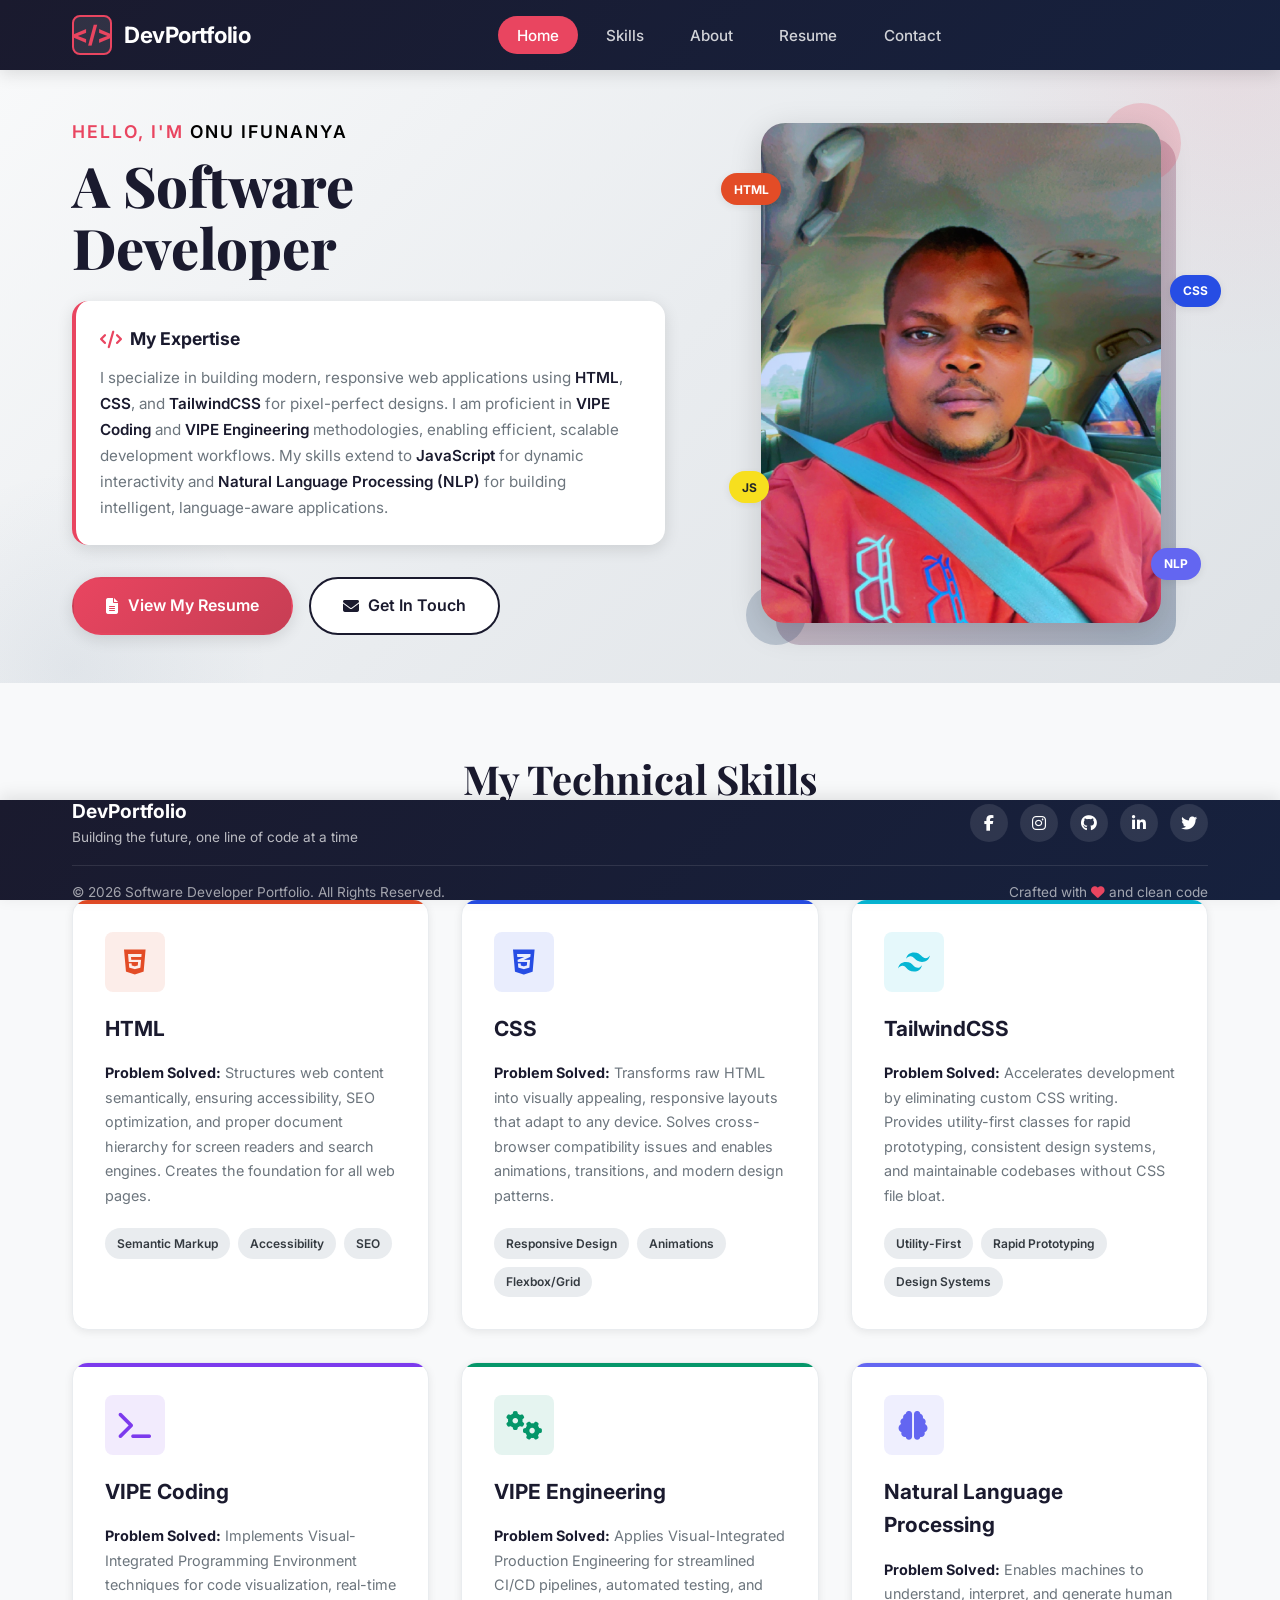
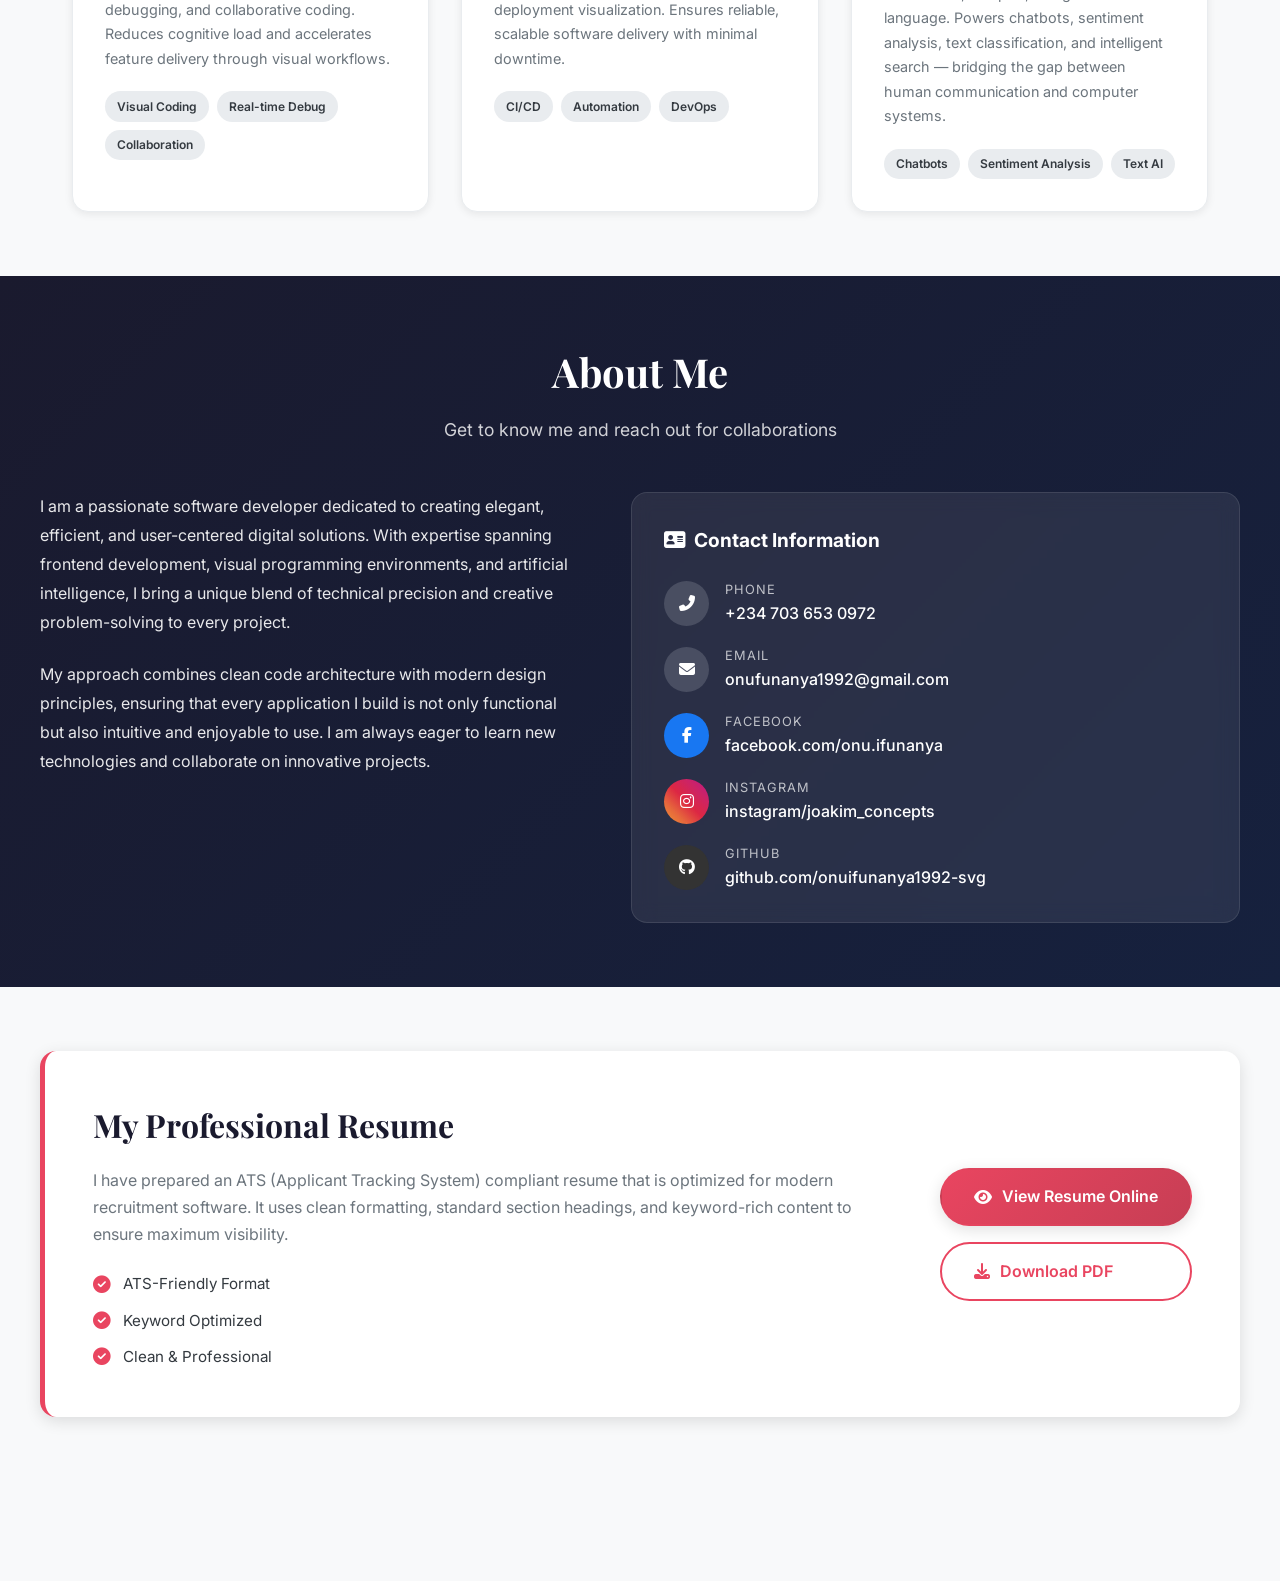
==== index.html @ a8930cfa "link the style" ====
<!DOCTYPE html>
<html lang="en">
<head>
    <!-- ========================================== -->
    <!-- Personal Portfolio Website                 -->
    <!-- Author: Kimi AI Assistant                  -->
    <!-- Date: June 2026                            -->
    <!-- Description: One-page portfolio with       -->
    <!-- ATS-compliant resume, skills showcase,     -->
    <!-- and contact information                    -->
    <!-- ========================================== -->
    <meta charset="UTF-8">
    <meta name="viewport" content="width=device-width, initial-scale=1.0">
    <meta name="description" content="Professional Software Developer Portfolio - Expertise in HTML, CSS, TailwindCSS, VIPE Coding, VIPE Engineering, JavaScript, and Natural Language Processing">
    <meta name="keywords" content="software developer, HTML, CSS, TailwindCSS, VIPE, JavaScript, NLP, portfolio">
    <title>My Portfolio | Software Developer</title>
    <!-- External CSS Link -->
    <link rel="stylesheet" href="style.css">
    <!-- Font Awesome for Icons -->
    <link rel="stylesheet" href="https://cdnjs.cloudflare.com/ajax/libs/font-awesome/6.4.0/css/all.min.css">
    <!-- Google Fonts -->
    <link href="https://fonts.googleapis.com/css2?family=Inter:wght@300;400;500;600;700;800&family=Playfair+Display:wght@700;800&display=swap" rel="stylesheet">
<base target="_blank">
</head>
<body>

    <!-- ========================================== -->
    <!-- STICKY NAVIGATION / HEADER SECTION         -->
    <!-- Fixed at top, contains menu links to       -->
    <!-- different sections of the one-page site    -->
    <!-- ========================================== -->
    <header class="sticky-header">
        <div class="header-container">
            <!-- Logo / Brand Name on the left -->
            <div class="logo-section">
                <a href="#hero" class="logo-link">
                    <span class="logo-icon">&lt;/&gt;</span>
                    <span class="logo-text">DevPortfolio</span>
                </a>
            </div>

            <!-- Navigation Menu - Links to page sections -->
            <nav class="main-nav">
                <ul class="nav-menu">
                    <li><a href="#hero">Home</a></li>
                    <li><a href="#skills">Skills</a></li>
                    <li><a href="#about">About</a></li>
                    <li><a href="#resume">Resume</a></li>
                    <li><a href="#contact">Contact</a></li>
                </ul>
            </nav>
        </div>
    </header>

    <!-- ========================================== -->
    <!-- HERO SECTION                               -->
    <!-- 30% vertical height, 100% width            -->
    <!-- Photo on right, description on left          -->
    <!-- Includes link to ATS-Compliant Resume      -->
    <!-- ========================================== -->
    <section class="hero-section" id="hero">
        <div class="hero-container">
            <!-- Left Side: Text Content & Description -->
            <div class="hero-text-side">
                <div class="hero-text-content">
                    <!-- Greeting / Introduction -->
                    <p class="hero-greeting">Hello, I'm <span class="name">Onu Ifunanya</span></p>
                    
                    <h1 class="hero-headline">
                        A Software<br>Developer
                    </h1>

                    <!-- Expertise Description -->
                    <div class="expertise-box">
                        <h3 class="expertise-title">
                            <i class="fas fa-code"></i> My Expertise
                        </h3>
                        <p class="expertise-description">
                            I specialize in building modern, responsive web applications using 
                            <strong>HTML</strong>, <strong>CSS</strong>, and <strong>TailwindCSS</strong> 
                            for pixel-perfect designs. I am proficient in 
                            <strong>VIPE Coding</strong> and <strong>VIPE Engineering</strong> methodologies, 
                            enabling efficient, scalable development workflows. My skills extend to 
                            <strong>JavaScript</strong> for dynamic interactivity and 
                            <strong>Natural Language Processing (NLP)</strong> for building intelligent, 
                            language-aware applications.
                        </p>
                    </div>

                    <!-- CTA Buttons -->
                    <div class="hero-cta-group">
                        <!-- Link to ATS-Compliant Resume/CV -->
                        <a href="resume.html" class="cta-button cta-primary" target="_blank">
                            <i class="fas fa-file-alt"></i>
                            View My Resume
                        </a>
                        <a href="#contact" class="cta-button cta-secondary">
                            <i class="fas fa-envelope"></i>
                            Get In Touch
                        </a>
                    </div>
                </div>
            </div>

            <!-- Right Side: Developer Photo -->
            <div class="hero-image-side">
                <div class="hero-image-wrapper">
                    <!-- Placeholder for developer photo -->
                    <!-- Replace 'your-photo.jpg' with your actual photo file -->
                    <img src="gallery/IMG_1144.JPG" 
                         alt="Professional Software Developer Portrait" 
                         class="hero-image"
                         id="developer-photo">

                    <!-- Decorative elements around photo -->
                    <div class="photo-decoration photo-deco-1"></div>
                    <div class="photo-decoration photo-deco-2"></div>
                    <div class="photo-decoration photo-deco-3"></div>

                    <!-- Floating skill badges -->
                    <div class="floating-badge badge-html">HTML</div>
                    <div class="floating-badge badge-css">CSS</div>
                    <div class="floating-badge badge-js">JS</div>
                    <div class="floating-badge badge-nlp">NLP</div>
                </div>
            </div>
        </div>
    </section>

    <!-- ========================================== -->
    <!-- MAIN SECTION - SKILLS SHOWCASE             -->
    <!-- Two rows, three columns of skill cards     -->
    <!-- Each card explains what the skill solves   -->
    <!-- ========================================== -->
    <main class="main-content" id="skills">
        <div class="main-container">

            <!-- Section Header -->
            <div class="section-header">
                <h2 class="section-title">My Technical Skills</h2>
                <p class="section-subtitle">Technologies and methodologies I use to solve real-world problems</p>
            </div>

            <!-- Skills Grid: 2 rows × 3 columns = 6 cards -->
            <div class="skills-grid">

                <!-- ========== ROW 1 ========== -->

                <!-- Skill Card 1: HTML -->
                <article class="skill-card">
                    <div class="skill-icon-wrapper">
                        <i class="fab fa-html5 skill-icon"></i>
                    </div>
                    <h3 class="skill-name">HTML</h3>
                    <p class="skill-summary">
                        <strong>Problem Solved:</strong> Structures web content semantically, ensuring accessibility, 
                        SEO optimization, and proper document hierarchy for screen readers and search engines. 
                        Creates the foundation for all web pages.
                    </p>
                    <div class="skill-tags">
                        <span class="tag">Semantic Markup</span>
                        <span class="tag">Accessibility</span>
                        <span class="tag">SEO</span>
                    </div>
                </article>

                <!-- Skill Card 2: CSS -->
                <article class="skill-card">
                    <div class="skill-icon-wrapper">
                        <i class="fab fa-css3-alt skill-icon"></i>
                    </div>
                    <h3 class="skill-name">CSS</h3>
                    <p class="skill-summary">
                        <strong>Problem Solved:</strong> Transforms raw HTML into visually appealing, responsive 
                        layouts that adapt to any device. Solves cross-browser compatibility issues and enables 
                        animations, transitions, and modern design patterns.
                    </p>
                    <div class="skill-tags">
                        <span class="tag">Responsive Design</span>
                        <span class="tag">Animations</span>
                        <span class="tag">Flexbox/Grid</span>
                    </div>
                </article>

                <!-- Skill Card 3: TailwindCSS -->
                <article class="skill-card">
                    <div class="skill-icon-wrapper">
                        <svg class="skill-icon tailwind-svg" viewBox="0 0 24 24" fill="currentColor">
                            <path d="M12.001,4.8c-3.2,0-5.2,1.6-6,4.8c1.2-1.6,2.6-2.2,4.2-1.8c0.913,0.228,1.565,0.89,2.288,1.624 
                            C13.666,10.618,15.027,12,18.001,12c3.2,0,5.2-1.6,6-4.8c-1.2,1.6-2.6,2.2-4.2,1.8c-0.913-0.228-1.565-0.89-2.288-1.624 
                            C16.337,6.182,14.976,4.8,12.001,4.8z M6.001,12c-3.2,0-5.2,1.6-6,4.8c1.2-1.6,2.6-2.2,4.2-1.8c0.913,0.228,1.565,0.89,2.288,1.624 
                            c1.177,1.194,2.538,2.576,5.512,2.576c3.2,0,5.2-1.6,6-4.8c-1.2,1.6-2.6,2.2-4.2,1.8c-0.913-0.228-1.565-0.89-2.288-1.624 
                            C10.337,13.382,8.976,12,6.001,12z"/>
                        </svg>
                    </div>
                    <h3 class="skill-name">TailwindCSS</h3>
                    <p class="skill-summary">
                        <strong>Problem Solved:</strong> Accelerates development by eliminating custom CSS writing. 
                        Provides utility-first classes for rapid prototyping, consistent design systems, and 
                        maintainable codebases without CSS file bloat.
                    </p>
                    <div class="skill-tags">
                        <span class="tag">Utility-First</span>
                        <span class="tag">Rapid Prototyping</span>
                        <span class="tag">Design Systems</span>
                    </div>
                </article>

                <!-- ========== ROW 2 ========== -->

                <!-- Skill Card 4: VIPE Coding -->
                <article class="skill-card">
                    <div class="skill-icon-wrapper">
                        <i class="fas fa-terminal skill-icon"></i>
                    </div>
                    <h3 class="skill-name">VIPE Coding</h3>
                    <p class="skill-summary">
                        <strong>Problem Solved:</strong> Implements Visual-Integrated Programming Environment 
                        techniques for code visualization, real-time debugging, and collaborative coding. 
                        Reduces cognitive load and accelerates feature delivery through visual workflows.
                    </p>
                    <div class="skill-tags">
                        <span class="tag">Visual Coding</span>
                        <span class="tag">Real-time Debug</span>
                        <span class="tag">Collaboration</span>
                    </div>
                </article>

                <!-- Skill Card 5: VIPE Engineering -->
                <article class="skill-card">
                    <div class="skill-icon-wrapper">
                        <i class="fas fa-cogs skill-icon"></i>
                    </div>
                    <h3 class="skill-name">VIPE Engineering</h3>
                    <p class="skill-summary">
                        <strong>Problem Solved:</strong> Applies Visual-Integrated Production Engineering 
                        for streamlined CI/CD pipelines, automated testing, and deployment visualization. 
                        Ensures reliable, scalable software delivery with minimal downtime.
                    </p>
                    <div class="skill-tags">
                        <span class="tag">CI/CD</span>
                        <span class="tag">Automation</span>
                        <span class="tag">DevOps</span>
                    </div>
                </article>

                <!-- Skill Card 6: Natural Language Processing -->
                <article class="skill-card">
                    <div class="skill-icon-wrapper">
                        <i class="fas fa-brain skill-icon"></i>
                    </div>
                    <h3 class="skill-name">Natural Language Processing</h3>
                    <p class="skill-summary">
                        <strong>Problem Solved:</strong> Enables machines to understand, interpret, and generate 
                        human language. Powers chatbots, sentiment analysis, text classification, and intelligent 
                        search — bridging the gap between human communication and computer systems.
                    </p>
                    <div class="skill-tags">
                        <span class="tag">Chatbots</span>
                        <span class="tag">Sentiment Analysis</span>
                        <span class="tag">Text AI</span>
                    </div>
                </article>

            </div><!-- End Skills Grid -->
        </div><!-- End Main Container -->
    </main>

    <!-- ========================================== -->
    <!-- ABOUT SECTION                              -->
    <!-- Contact details: Phone, Email, Socials     -->
    <!-- ========================================== -->
    <section class="about-section" id="about">
        <div class="about-container">
            <div class="section-header">
                <h2 class="section-title">About Me</h2>
                <p class="section-subtitle">Get to know me and reach out for collaborations</p>
            </div>

            <div class="about-content">
                <!-- About Text -->
                <div class="about-text">
                    <p class="about-paragraph">
                        I am a passionate software developer dedicated to creating elegant, efficient, and 
                        user-centered digital solutions. With expertise spanning frontend development, 
                        visual programming environments, and artificial intelligence, I bring a unique 
                        blend of technical precision and creative problem-solving to every project.
                    </p>
                    <p class="about-paragraph">
                        My approach combines clean code architecture with modern design principles, 
                        ensuring that every application I build is not only functional but also intuitive 
                        and enjoyable to use. I am always eager to learn new technologies and collaborate 
                        on innovative projects.
                    </p>
                </div>

                <!-- Contact Details Card -->
                <div class="contact-card" id="contact">
                    <h3 class="contact-card-title">
                        <i class="fas fa-address-card"></i> Contact Information
                    </h3>

                    <div class="contact-details">
                        <!-- Phone Number -->
                        <div class="contact-item">
                            <div class="contact-icon-wrapper">
                                <i class="fas fa-phone-alt"></i>
                            </div>
                            <div class="contact-info">
                                <span class="contact-label">Phone</span>
                                <a href="tel:+2348012345678" class="contact-value">+234 703 653 0972</a>
                            </div>
                        </div>

                        <!-- Email Address -->
                        <div class="contact-item">
                            <div class="contact-icon-wrapper">
                                <i class="fas fa-envelope"></i>
                            </div>
                            <div class="contact-info">
                                <span class="contact-label">Email</span>
                                <a href="mailto:onuifunanya1992@gmail.com" class="contact-value">onufunanya1992@gmail.com</a>
                            </div>
                        </div>

                        <!-- Facebook -->
                        <div class="contact-item">
                            <div class="contact-icon-wrapper facebook-bg">
                                <i class="fab fa-facebook-f"></i>
                            </div>
                            <div class="contact-info">
                                <span class="contact-label">Facebook</span>
                                <a href="https://facebook.com/onu.funanya" target="_blank" class="contact-value">facebook.com/onu.ifunanya</a>
                            </div>
                        </div>

                        <!-- Instagram -->
                        <div class="contact-item">
                            <div class="contact-icon-wrapper instagram-bg">
                                <i class="fab fa-instagram"></i>
                            </div>
                            <div class="contact-info">
                                <span class="contact-label">Instagram</span>
                                <a href="https://instagram.com/joakim_concepts" target="_blank" class="contact-value">instagram/joakim_concepts</a>
                            </div>
                        </div>

                        <!-- GitHub -->
                        <div class="contact-item">
                            <div class="contact-icon-wrapper github-bg">
                                <i class="fab fa-github"></i>
                            </div>
                            <div class="contact-info">
                                <span class="contact-label">GitHub</span>
                                <a href="https://github.com/onuifunanya1992-svg" target="_blank" class="contact-value">github.com/onuifunanya1992-svg</a>
                            </div>
                        </div>
                    </div>
                </div>
            </div>
        </div>
    </section>

    <!-- ========================================== -->
    <!-- RESUME SECTION                             -->
    <!-- Link to ATS-Compliant Resume page          -->
    <!-- ========================================== -->
    <section class="resume-section" id="resume">
        <div class="resume-container">
            <div class="resume-content">
                <div class="resume-text">
                    <h2 class="resume-title">My Professional Resume</h2>
                    <p class="resume-description">
                        I have prepared an ATS (Applicant Tracking System) compliant resume that is 
                        optimized for modern recruitment software. It uses clean formatting, standard 
                        section headings, and keyword-rich content to ensure maximum visibility.
                    </p>
                    <div class="resume-features">
                        <div class="feature-item">
                            <i class="fas fa-check-circle"></i>
                            <span>ATS-Friendly Format</span>
                        </div>
                        <div class="feature-item">
                            <i class="fas fa-check-circle"></i>
                            <span>Keyword Optimized</span>
                        </div>
                        <div class="feature-item">
                            <i class="fas fa-check-circle"></i>
                            <span>Clean & Professional</span>
                        </div>
                    </div>
                </div>
                <div class="resume-actions">
                    <a href="resume.html" class="cta-button cta-primary" target="_blank">
                        <i class="fas fa-eye"></i>
                        View Resume Online
                    </a>
                    <a href="#" class="cta-button cta-outline" download>
                        <i class="fas fa-download"></i>
                        Download PDF
                    </a>
                </div>
            </div>
        </div>
    </section>

    <!-- ========================================== -->
    <!-- STICKY FOOTER                              -->
    <!-- Social links and copyright                 -->
    <!-- ========================================== -->
    <footer class="sticky-footer">
        <div class="footer-container">
            <!-- Footer Top: Brand & Social Links -->
            <div class="footer-top">
                <div class="footer-brand">
                    <span class="footer-logo-text">DevPortfolio</span>
                    <p class="footer-tagline">Building the future, one line of code at a time</p>
                </div>

                <!-- Social Media Links -->
                <div class="social-links">
                    <a href="https://web.facebook.com/onu.ifunanya/?_rdc=1&_rdr#" target="_blank" class="social-link facebook" aria-label="Facebook">
                        <i class="fab fa-facebook-f"></i>
                    </a>
                    <a href="https://www.instagram.com/joakim_concepts" target="_blank" class="social-link instagram" aria-label="Instagram">
                        <i class="fab fa-instagram"></i>
                    </a>
                    <a href="https://github.com/onuifunanya1992-svg" target="_blank" class="social-link github" aria-label="GitHub">
                        <i class="fab fa-github"></i>
                    </a>
                    <a href="https://www.linkedin.com/in/onu-ifunanya-9a1825366/" target="_blank" class="social-link linkedin" aria-label="LinkedIn">
                        <i class="fab fa-linkedin-in"></i>
                    </a>
                    <a href="https://x.com/ifunanya_onu" target="_blank" class="social-link twitter" aria-label="Twitter">
                        <i class="fab fa-twitter"></i>
                    </a>
                </div>
            </div>

            <!-- Footer Bottom: Copyright -->
            <div class="footer-bottom">
                <p class="copyright-text">
                    &copy; 2026 Software Developer Portfolio. All Rights Reserved.
                </p>
                <p class="footer-credit">
                    Crafted with <i class="fas fa-heart"></i> and clean code
                </p>
            </div>
        </div>
    </footer>

    <!-- ========================================== -->
    <!-- JAVASCRIPT - Interactive Features          -->
    <!-- ========================================== -->
    <script>
        // Smooth scrolling for navigation links
        document.querySelectorAll('a[href^="#"]').forEach(anchor => {
            anchor.addEventListener('click', function (e) {
                e.preventDefault();
                const target = document.querySelector(this.getAttribute('href'));
                if (target) {
                    target.scrollIntoView({
                        behavior: 'smooth',
                        block: 'start'
                    });
                }
            });
        });

        // Active navigation highlighting on scroll
        const sections = document.querySelectorAll('section[id]');
        const navLinks = document.querySelectorAll('.nav-menu a');

        window.addEventListener('scroll', () => {
            let current = '';
            sections.forEach(section => {
                const sectionTop = section.offsetTop;
                const sectionHeight = section.clientHeight;
                if (scrollY >= (sectionTop - 100)) {
                    current = section.getAttribute('id');
                }
            });

            navLinks.forEach(link => {
                link.classList.remove('active');
                if (link.getAttribute('href') === '#' + current) {
                    link.classList.add('active');
                }
            });
        });

        // Add animation class when skill cards enter viewport
        const observerOptions = {
            threshold: 0.1,
            rootMargin: '0px 0px -50px 0px'
        };

        const observer = new IntersectionObserver((entries) => {
            entries.forEach(entry => {
                if (entry.isIntersecting) {
                    entry.target.classList.add('animate-in');
                }
            });
        }, observerOptions);

        document.querySelectorAll('.skill-card').forEach(card => {
            observer.observe(card);
        });
    </script>

</body>
</html>
---- style.css ----
/* ========================================== */
/* Personal Portfolio External Stylesheet     */
/* Author: Kimi AI Assistant                  */
/* Date: June 2026                            */
/* Description: One-page portfolio styling      */
/* with sticky header/footer, hero section,   */
/* skills grid, and contact section           */
/* ========================================== */

/* ========================================== */
/* CSS VARIABLES (Custom Properties)            */
/* Centralized color and spacing management     */
/* ========================================== */
:root {
    /* Primary Brand Colors */
    --primary-dark: #1a1a2e;        /* Dark navy for header/footer */
    --primary-blue: #16213e;          /* Deep blue accent */
    --accent-cyan: #0f3460;           /* Cyan accent */
    --highlight: #e94560;             /* Coral highlight for CTAs */

    /* Neutral Colors */
    --white: #ffffff;
    --off-white: #f8f9fa;
    --light-gray: #e9ecef;
    --medium-gray: #6c757d;
    --dark-gray: #343a40;
    --text-color: #212529;

    /* Skill Card Colors */
    --html-orange: #e34c26;
    --css-blue: #264de4;
    --tailwind-teal: #06b6d4;
    --vipe-purple: #7c3aed;
    --vipe-green: #059669;
    --nlp-indigo: #6366f1;

    /* Typography */
    --font-primary: 'Inter', -apple-system, BlinkMacSystemFont, 'Segoe UI', sans-serif;
    --font-display: 'Playfair Display', Georgia, serif;

    /* Spacing & Layout */
    --header-height: 70px;
    --footer-height: 100px;
    --hero-min-height: 30vh;
    --max-width: 1200px;

    /* Shadows */
    --shadow-sm: 0 2px 8px rgba(0,0,0,0.08);
    --shadow-md: 0 4px 16px rgba(0,0,0,0.12);
    --shadow-lg: 0 8px 32px rgba(0,0,0,0.15);
    --shadow-glow: 0 0 20px rgba(233, 69, 96, 0.3);

    /* Border Radius */
    --radius-sm: 8px;
    --radius-md: 16px;
    --radius-lg: 24px;
    --radius-full: 9999px;

    /* Transitions */
    --transition-fast: 0.2s ease;
    --transition-normal: 0.3s ease;
    --transition-slow: 0.5s ease;
}

/* ========================================== */
/* GLOBAL RESET & BASE STYLES                 */
/* ========================================== */
*, *::before, *::after {
    margin: 0;
    padding: 0;
    box-sizing: border-box;
}

html {
    scroll-behavior: smooth;
    font-size: 16px;
    scroll-padding-top: var(--header-height);
}

body {
    font-family: var(--font-primary);
    background-color: var(--off-white);
    color: var(--text-color);
    line-height: 1.6;
    /* Padding for sticky header and footer */
    padding-top: var(--header-height);
    padding-bottom: var(--footer-height);
    min-height: 100vh;
    overflow-x: hidden;
}

/* ========================================== */
/* STICKY HEADER / NAVIGATION                 */
/* Fixed at top with z-index priority         */
/* ========================================== */
.sticky-header {
    position: fixed;
    top: 0;
    left: 0;
    width: 100%;
    height: var(--header-height);
    background: linear-gradient(135deg, var(--primary-dark) 0%, var(--primary-blue) 100%);
    box-shadow: var(--shadow-md);
    z-index: 1000;
    transition: var(--transition-normal);
}

.header-container {
    max-width: var(--max-width);
    margin: 0 auto;
    height: 100%;
    display: flex;
    align-items: center;
    justify-content: space-between;
    padding: 0 2rem;
}

/* Logo Section */
.logo-section {
    flex-shrink: 0;
}

.logo-link {
    display: flex;
    align-items: center;
    gap: 0.75rem;
    text-decoration: none;
}

.logo-icon {
    font-size: 1.5rem;
    font-weight: 800;
    color: var(--highlight);
    background: rgba(255,255,255,0.1);
    width: 40px;
    height: 40px;
    display: flex;
    align-items: center;
    justify-content: center;
    border-radius: var(--radius-sm);
    border: 2px solid var(--highlight);
}

.logo-text {
    font-size: 1.4rem;
    font-weight: 700;
    color: var(--white);
    letter-spacing: -0.5px;
}

/* Navigation Menu */
.main-nav {
    flex-grow: 1;
    display: flex;
    justify-content: center;
}

.nav-menu {
    display: flex;
    list-style: none;
    gap: 0.5rem;
}

.nav-menu li a {
    color: rgba(255,255,255,0.8);
    text-decoration: none;
    font-weight: 500;
    font-size: 0.95rem;
    padding: 0.6rem 1.2rem;
    border-radius: var(--radius-full);
    transition: var(--transition-fast);
    position: relative;
}

.nav-menu li a:hover,
.nav-menu li a.active {
    color: var(--white);
    background: rgba(233, 69, 96, 0.2);
}

.nav-menu li a.active {
    background: var(--highlight);
    color: var(--white);
}

/* ========================================== */
/* HERO SECTION                               */
/* 30% min-height, 100% width, split layout   */
/* ========================================== */
.hero-section {
    width: 100%;
    min-height: var(--hero-min-height);
    background: linear-gradient(135deg, #f8f9fa 0%, #e9ecef 50%, #dee2e6 100%);
    position: relative;
    overflow: hidden;
    display: flex;
    align-items: center;
}

/* Decorative background elements */
.hero-section::before {
    content: '';
    position: absolute;
    top: -50%;
    right: -20%;
    width: 600px;
    height: 600px;
    background: radial-gradient(circle, rgba(233, 69, 96, 0.08) 0%, transparent 70%);
    pointer-events: none;
}

.hero-section::after {
    content: '';
    position: absolute;
    bottom: -30%;
    left: -10%;
    width: 400px;
    height: 400px;
    background: radial-gradient(circle, rgba(15, 52, 96, 0.06) 0%, transparent 70%);
    pointer-events: none;
}

.hero-container {
    max-width: var(--max-width);
    margin: 0 auto;
    width: 100%;
    display: flex;
    align-items: center;
    padding: 3rem 2rem;
    gap: 3rem;
    position: relative;
    z-index: 1;
}

/* ----- Left Side: Text Content ----- */
.hero-text-side {
    flex: 1.2;
    display: flex;
    align-items: center;
}

.hero-text-content {
    max-width: 600px;
}

.name {
    font-size: 1.1rem;
    color: black;
    
    font-weight: 600;
    text-transform: uppercase;
    letter-spacing: 2px;
    margin-bottom: 0.5rem;
    animation: fadeInUp 0.8s ease-out;
}

.hero-greeting {
    font-size: 1.1rem;
    color: var(--highlight);
    font-weight: 600;
    text-transform: uppercase;
    letter-spacing: 2px;
    margin-bottom: 0.5rem;
    animation: fadeInUp 0.8s ease-out;
}

.hero-headline {
    font-family: var(--font-display);
    font-size: 3.5rem;
    font-weight: 800;
    color: var(--primary-dark);
    line-height: 1.1;
    margin-bottom: 1.5rem;
    animation: fadeInUp 0.8s ease-out 0.2s both;
}

/* Expertise Box */
.expertise-box {
    background: var(--white);
    border-radius: var(--radius-md);
    padding: 1.5rem;
    box-shadow: var(--shadow-md);
    margin-bottom: 2rem;
    border-left: 4px solid var(--highlight);
    animation: fadeInUp 0.8s ease-out 0.4s both;
}

.expertise-title {
    font-size: 1.1rem;
    color: var(--primary-dark);
    margin-bottom: 0.75rem;
    display: flex;
    align-items: center;
    gap: 0.5rem;
}

.expertise-title i {
    color: var(--highlight);
}

.expertise-description {
    font-size: 0.95rem;
    color: var(--medium-gray);
    line-height: 1.7;
}

.expertise-description strong {
    color: var(--primary-dark);
    font-weight: 600;
}

/* CTA Buttons */
.hero-cta-group {
    display: flex;
    gap: 1rem;
    flex-wrap: wrap;
    animation: fadeInUp 0.8s ease-out 0.6s both;
}

.cta-button {
    display: inline-flex;
    align-items: center;
    gap: 0.6rem;
    padding: 0.9rem 2rem;
    border-radius: var(--radius-full);
    font-size: 1rem;
    font-weight: 600;
    text-decoration: none;
    transition: var(--transition-normal);
    cursor: pointer;
    border: 2px solid transparent;
}

.cta-primary {
    background: linear-gradient(135deg, var(--highlight) 0%, #c73e54 100%);
    color: var(--white);
    box-shadow: var(--shadow-md);
}

.cta-primary:hover {
    transform: translateY(-3px);
    box-shadow: var(--shadow-glow);
}

.cta-secondary {
    background: var(--white);
    color: var(--primary-dark);
    border-color: var(--primary-dark);
}

.cta-secondary:hover {
    background: var(--primary-dark);
    color: var(--white);
    transform: translateY(-3px);
}

.cta-outline {
    background: transparent;
    color: var(--highlight);
    border-color: var(--highlight);
}

.cta-outline:hover {
    background: var(--highlight);
    color: var(--white);
}

/* ----- Right Side: Photo ----- */
.hero-image-side {
    flex: 1;
    display: flex;
    justify-content: center;
    align-items: center;
    position: relative;
}

.hero-image-wrapper {
    position: relative;
    width: 100%;
    max-width: 400px;
}

.hero-image {
    width: 100%;
    height: auto;
    border-radius: var(--radius-lg);
    box-shadow: var(--shadow-lg);
    object-fit: cover;
    aspect-ratio: 4/5;
    position: relative;
    z-index: 2;
    transition: var(--transition-normal);
}

.hero-image:hover {
    transform: scale(1.02);
}

/* Decorative elements around photo */
.photo-decoration {
    position: absolute;
    border-radius: var(--radius-lg);
    z-index: 1;
}

.photo-deco-1 {
    width: 100%;
    height: 100%;
    background: linear-gradient(135deg, var(--highlight), var(--accent-cyan));
    top: 15px;
    left: 15px;
    opacity: 0.3;
}

.photo-deco-2 {
    width: 80px;
    height: 80px;
    background: var(--highlight);
    top: -20px;
    right: -20px;
    border-radius: 50%;
    opacity: 0.2;
}

.photo-deco-3 {
    width: 60px;
    height: 60px;
    background: var(--accent-cyan);
    bottom: -15px;
    left: -15px;
    border-radius: 50%;
    opacity: 0.2;
}

/* Floating skill badges around photo */
.floating-badge {
    position: absolute;
    padding: 0.4rem 0.8rem;
    border-radius: var(--radius-full);
    font-size: 0.75rem;
    font-weight: 700;
    color: var(--white);
    z-index: 3;
    box-shadow: var(--shadow-sm);
    animation: float 3s ease-in-out infinite;
}

.badge-html {
    background: var(--html-orange);
    top: 10%;
    left: -10%;
    animation-delay: 0s;
}

.badge-css {
    background: var(--css-blue);
    top: 30%;
    right: -15%;
    animation-delay: 0.5s;
}

.badge-js {
    background: #f7df1e;
    color: var(--text-color);
    bottom: 25%;
    left: -8%;
    animation-delay: 1s;
}

.badge-nlp {
    background: var(--nlp-indigo);
    bottom: 10%;
    right: -10%;
    animation-delay: 1.5s;
}

@keyframes float {
    0%, 100% { transform: translateY(0); }
    50% { transform: translateY(-10px); }
}

@keyframes fadeInUp {
    from {
        opacity: 0;
        transform: translateY(30px);
    }
    to {
        opacity: 1;
        transform: translateY(0);
    }
}

/* ========================================== */
/* MAIN CONTENT - SKILLS SECTION              */
/* 2 rows × 3 columns grid layout             */
/* ========================================== */
.main-content {
    max-width: var(--max-width);
    margin: 0 auto;
    padding: 4rem 2rem;
}

/* Section Header Styling */
.section-header {
    text-align: center;
    margin-bottom: 3rem;
}

.section-title {
    font-family: var(--font-display);
    font-size: 2.5rem;
    font-weight: 700;
    color: var(--primary-dark);
    margin-bottom: 0.75rem;
}

.section-subtitle {
    font-size: 1.1rem;
    color: var(--medium-gray);
    max-width: 600px;
    margin: 0 auto;
}

/* Skills Grid: 2 rows × 3 columns */
.skills-grid {
    display: grid;
    grid-template-columns: repeat(3, 1fr);
    grid-template-rows: repeat(2, auto);
    gap: 2rem;
}

/* ----- Skill Card Styling ----- */
.skill-card {
    background: var(--white);
    border-radius: var(--radius-md);
    padding: 2rem;
    box-shadow: var(--shadow-sm);
    transition: var(--transition-normal);
    border: 1px solid var(--light-gray);
    position: relative;
    overflow: hidden;
    opacity: 0;
    transform: translateY(30px);
}

.skill-card.animate-in {
    opacity: 1;
    transform: translateY(0);
    transition: opacity 0.6s ease, transform 0.6s ease;
}

/* Stagger animation delays for each card */
.skill-card:nth-child(1) { transition-delay: 0s; }
.skill-card:nth-child(2) { transition-delay: 0.1s; }
.skill-card:nth-child(3) { transition-delay: 0.2s; }
.skill-card:nth-child(4) { transition-delay: 0.3s; }
.skill-card:nth-child(5) { transition-delay: 0.4s; }
.skill-card:nth-child(6) { transition-delay: 0.5s; }

.skill-card:hover {
    transform: translateY(-8px);
    box-shadow: var(--shadow-lg);
}

/* Top accent border for each card */
.skill-card::before {
    content: '';
    position: absolute;
    top: 0;
    left: 0;
    right: 0;
    height: 4px;
    border-radius: var(--radius-md) var(--radius-md) 0 0;
}

/* Individual card accent colors */
.skill-card:nth-child(1)::before { background: var(--html-orange); }
.skill-card:nth-child(2)::before { background: var(--css-blue); }
.skill-card:nth-child(3)::before { background: var(--tailwind-teal); }
.skill-card:nth-child(4)::before { background: var(--vipe-purple); }
.skill-card:nth-child(5)::before { background: var(--vipe-green); }
.skill-card:nth-child(6)::before { background: var(--nlp-indigo); }

/* Skill Icon */
.skill-icon-wrapper {
    width: 60px;
    height: 60px;
    border-radius: var(--radius-sm);
    display: flex;
    align-items: center;
    justify-content: center;
    margin-bottom: 1.25rem;
    font-size: 1.8rem;
}

/* Icon background colors matching accent */
.skill-card:nth-child(1) .skill-icon-wrapper { background: rgba(227, 76, 38, 0.1); color: var(--html-orange); }
.skill-card:nth-child(2) .skill-icon-wrapper { background: rgba(38, 77, 228, 0.1); color: var(--css-blue); }
.skill-card:nth-child(3) .skill-icon-wrapper { background: rgba(6, 182, 212, 0.1); color: var(--tailwind-teal); }
.skill-card:nth-child(4) .skill-icon-wrapper { background: rgba(124, 58, 237, 0.1); color: var(--vipe-purple); }
.skill-card:nth-child(5) .skill-icon-wrapper { background: rgba(5, 150, 105, 0.1); color: var(--vipe-green); }
.skill-card:nth-child(6) .skill-icon-wrapper { background: rgba(99, 102, 241, 0.1); color: var(--nlp-indigo); }

.tailwind-svg {
    width: 32px;
    height: 32px;
}

/* Skill Name */
.skill-name {
    font-size: 1.3rem;
    font-weight: 700;
    color: var(--primary-dark);
    margin-bottom: 1rem;
}

/* Skill Summary - What the skill solves */
.skill-summary {
    font-size: 0.9rem;
    color: var(--medium-gray);
    line-height: 1.7;
    margin-bottom: 1.25rem;
}

.skill-summary strong {
    color: var(--primary-dark);
}

/* Skill Tags */
.skill-tags {
    display: flex;
    flex-wrap: wrap;
    gap: 0.5rem;
}

.tag {
    font-size: 0.75rem;
    font-weight: 600;
    padding: 0.35rem 0.75rem;
    border-radius: var(--radius-full);
    background: var(--light-gray);
    color: var(--dark-gray);
}

/* ========================================== */
/* ABOUT SECTION                              */
/* Contact details and personal info          */
/* ========================================== */
.about-section {
    background: linear-gradient(135deg, var(--primary-dark) 0%, var(--primary-blue) 100%);
    padding: 4rem 2rem;
    color: var(--white);
}

.about-section .section-title,
.about-section .section-subtitle {
    color: var(--white);
}

.about-section .section-subtitle {
    opacity: 0.8;
}

.about-container {
    max-width: var(--max-width);
    margin: 0 auto;
}

.about-content {
    display: flex;
    gap: 3rem;
    align-items: flex-start;
}

/* About Text */
.about-text {
    flex: 1;
}

.about-paragraph {
    font-size: 1rem;
    line-height: 1.8;
    margin-bottom: 1.5rem;
    opacity: 0.9;
}

/* Contact Card */
.contact-card {
    flex: 1;
    background: rgba(255,255,255,0.08);
    backdrop-filter: blur(10px);
    border-radius: var(--radius-md);
    padding: 2rem;
    border: 1px solid rgba(255,255,255,0.1);
}

.contact-card-title {
    font-size: 1.2rem;
    margin-bottom: 1.5rem;
    display: flex;
    align-items: center;
    gap: 0.5rem;
    color: var(--white);
}

.contact-details {
    display: flex;
    flex-direction: column;
    gap: 1.25rem;
}

.contact-item {
    display: flex;
    align-items: center;
    gap: 1rem;
}

.contact-icon-wrapper {
    width: 45px;
    height: 45px;
    border-radius: 50%;
    background: rgba(255,255,255,0.15);
    display: flex;
    align-items: center;
    justify-content: center;
    color: var(--white);
    font-size: 1rem;
    flex-shrink: 0;
    transition: var(--transition-fast);
}

.contact-icon-wrapper:hover {
    background: var(--highlight);
    transform: scale(1.1);
}

/* Social brand colors */
.facebook-bg { background: #1877f2; }
.instagram-bg { background: linear-gradient(45deg, #f09433, #e6683c, #dc2743, #cc2366, #bc1888); }
.github-bg { background: #333; }

.contact-info {
    display: flex;
    flex-direction: column;
}

.contact-label {
    font-size: 0.8rem;
    opacity: 0.7;
    text-transform: uppercase;
    letter-spacing: 1px;
}

.contact-value {
    color: var(--white);
    text-decoration: none;
    font-weight: 500;
    font-size: 1rem;
    transition: var(--transition-fast);
}

.contact-value:hover {
    color: var(--highlight);
}

/* ========================================== */
/* RESUME SECTION                             */
/* Link to ATS-compliant resume page          */
/* ========================================== */
.resume-section {
    background: var(--off-white);
    padding: 4rem 2rem;
}

.resume-container {
    max-width: var(--max-width);
    margin: 0 auto;
}

.resume-content {
    display: flex;
    align-items: center;
    gap: 3rem;
    background: var(--white);
    border-radius: var(--radius-md);
    padding: 3rem;
    box-shadow: var(--shadow-md);
    border-left: 5px solid var(--highlight);
}

.resume-text {
    flex: 1;
}

.resume-title {
    font-family: var(--font-display);
    font-size: 2rem;
    color: var(--primary-dark);
    margin-bottom: 1rem;
}

.resume-description {
    font-size: 1rem;
    color: var(--medium-gray);
    line-height: 1.7;
    margin-bottom: 1.5rem;
}

.resume-features {
    display: flex;
    flex-direction: column;
    gap: 0.75rem;
}

.feature-item {
    display: flex;
    align-items: center;
    gap: 0.75rem;
    font-size: 0.95rem;
    color: var(--dark-gray);
}

.feature-item i {
    color: var(--highlight);
    font-size: 1.1rem;
}

.resume-actions {
    display: flex;
    flex-direction: column;
    gap: 1rem;
    flex-shrink: 0;
}

/* ========================================== */
/* STICKY FOOTER                              */
/* Fixed at bottom with social links          */
/* ========================================== */
.sticky-footer {
    position: fixed;
    bottom: 0;
    left: 0;
    width: 100%;
    height: var(--footer-height);
    background: linear-gradient(135deg, var(--primary-dark) 0%, var(--primary-blue) 100%);
    box-shadow: 0 -4px 16px rgba(0,0,0,0.1);
    z-index: 1000;
    display: flex;
    align-items: center;
}

.footer-container {
    max-width: var(--max-width);
    margin: 0 auto;
    width: 100%;
    padding: 0 2rem;
}

.footer-top {
    display: flex;
    justify-content: space-between;
    align-items: center;
    padding-bottom: 1rem;
    border-bottom: 1px solid rgba(255,255,255,0.1);
    margin-bottom: 1rem;
}

.footer-brand {
    display: flex;
    flex-direction: column;
}

.footer-logo-text {
    font-size: 1.2rem;
    font-weight: 700;
    color: var(--white);
}

.footer-tagline {
    font-size: 0.85rem;
    color: rgba(255,255,255,0.7);
}

/* Social Links in Footer */
.social-links {
    display: flex;
    gap: 0.75rem;
}

.social-link {
    width: 38px;
    height: 38px;
    border-radius: 50%;
    display: flex;
    align-items: center;
    justify-content: center;
    color: var(--white);
    text-decoration: none;
    font-size: 1rem;
    background: rgba(255,255,255,0.1);
    transition: var(--transition-fast);
}

.social-link:hover {
    transform: translateY(-3px);
    background: var(--highlight);
}

/* Footer Bottom */
.footer-bottom {
    display: flex;
    justify-content: space-between;
    align-items: center;
    font-size: 0.85rem;
    color: rgba(255,255,255,0.6);
}

.copyright-text {
    display: flex;
    align-items: center;
    gap: 0.5rem;
}

.footer-credit i {
    color: var(--highlight);
}

/* ========================================== */
/* RESPONSIVE DESIGN - MEDIA QUERIES          */
/* ========================================== */
@media (max-width: 1024px) {
    .skills-grid {
        grid-template-columns: repeat(2, 1fr);
        grid-template-rows: repeat(3, auto);
    }

    .hero-headline {
        font-size: 2.8rem;
    }
}

@media (max-width: 768px) {
    :root {
        --header-height: 60px;
    }

    .hero-container {
        flex-direction: column-reverse;
        text-align: center;
    }

    .hero-text-side {
        flex: none;
        width: 100%;
    }

    .hero-image-side {
        flex: none;
        width: 100%;
        max-width: 300px;
    }

    .hero-headline {
        font-size: 2.2rem;
    }

    .hero-cta-group {
        justify-content: center;
    }

    .skills-grid {
        grid-template-columns: 1fr;
        grid-template-rows: repeat(6, auto);
    }

    .about-content {
        flex-direction: column;
    }

    .resume-content {
        flex-direction: column;
        text-align: center;
    }

    .resume-actions {
        flex-direction: row;
        justify-content: center;
    }

    .nav-menu {
        gap: 0.25rem;
    }

    .nav-menu li a {
        font-size: 0.85rem;
        padding: 0.5rem 0.8rem;
    }

    .footer-top {
        flex-direction: column;
        gap: 1rem;
        text-align: center;
    }

    .footer-bottom {
        flex-direction: column;
        gap: 0.5rem;
        text-align: center;
    }
}

@media (max-width: 480px) {
    .hero-headline {
        font-size: 1.8rem;
    }

    .section-title {
        font-size: 1.8rem;
    }

    .cta-button {
        padding: 0.75rem 1.5rem;
        font-size: 0.9rem;
    }

    .floating-badge {
        display: none; /* Hide floating badges on very small screens */
    }

    .logo-text {
        display: none; /* Hide text, show only icon */
    }
}

/* ========================================== */
/* PRINT STYLES                               */
/* ========================================== */
@media print {
    .sticky-header,
    .sticky-footer,
    .hero-cta-group,
    .floating-badge,
    .photo-decoration {
        display: none !important;
    }

    body {
        padding: 0;
    }

    .hero-section {
        min-height: auto;
        page-break-after: always;
    }

    .skill-card {
        break-inside: avoid;
        page-break-inside: avoid;
        box-shadow: none;
        border: 1px solid #ddd;
    }
}

/* ========================================== */
/* SCROLLBAR STYLING                          */
/* ========================================== */
::-webkit-scrollbar {
    width: 8px;
}

::-webkit-scrollbar-track {
    background: var(--light-gray);
}

::-webkit-scrollbar-thumb {
    background: var(--primary-blue);
    border-radius: 4px;
}

::-webkit-scrollbar-thumb:hover {
    background: var(--highlight);
}
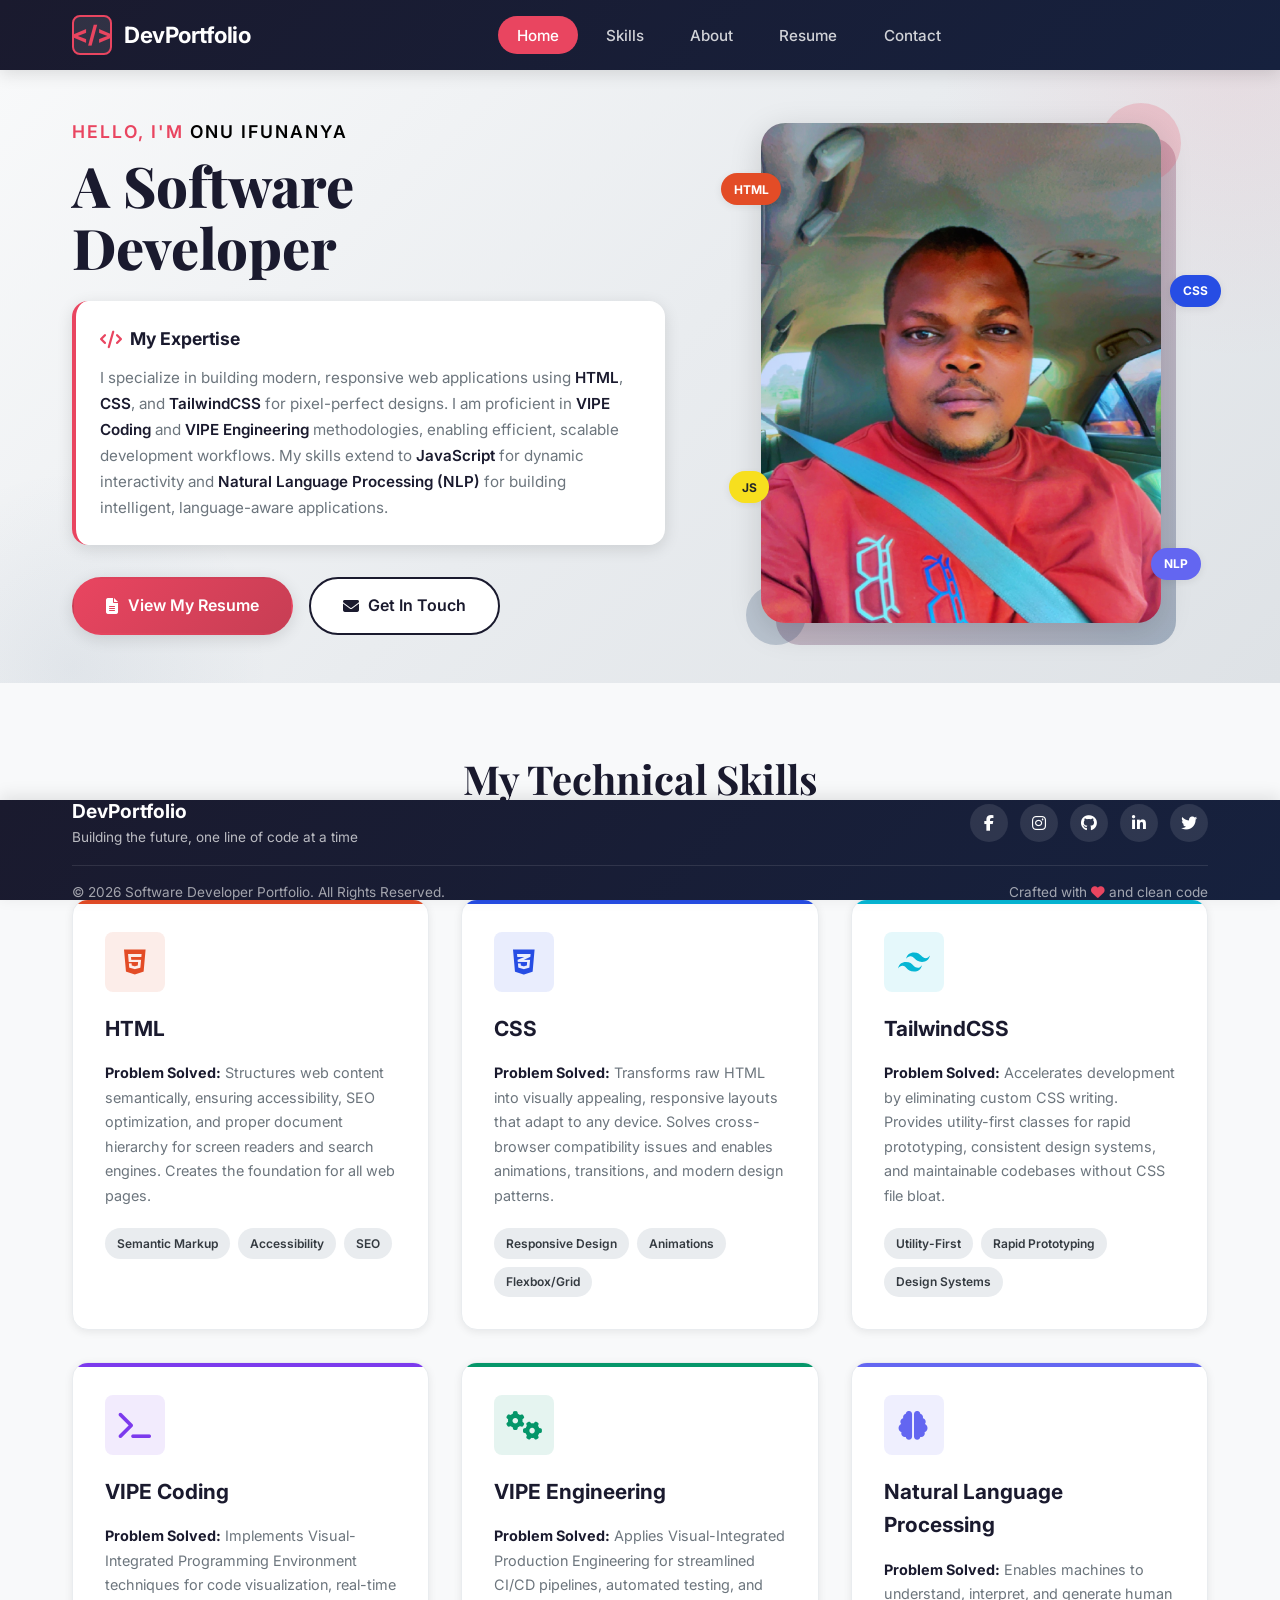
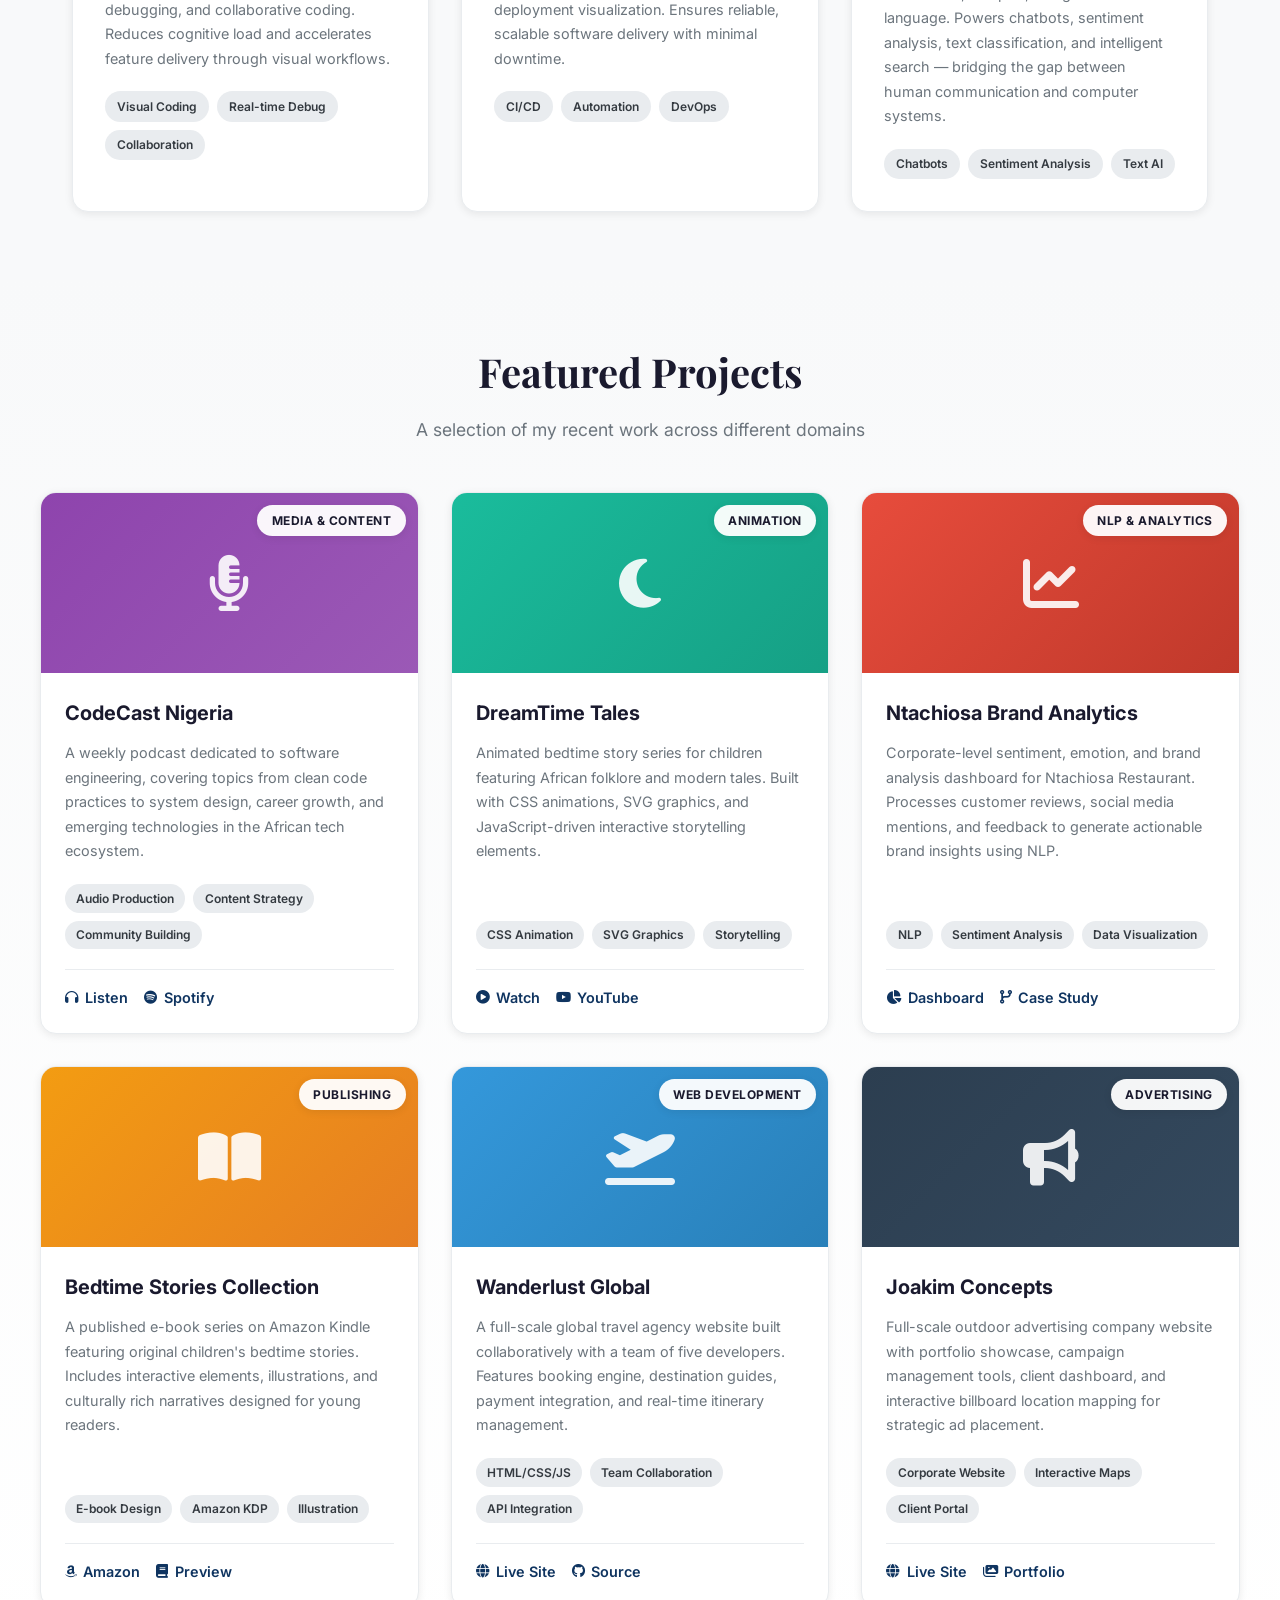
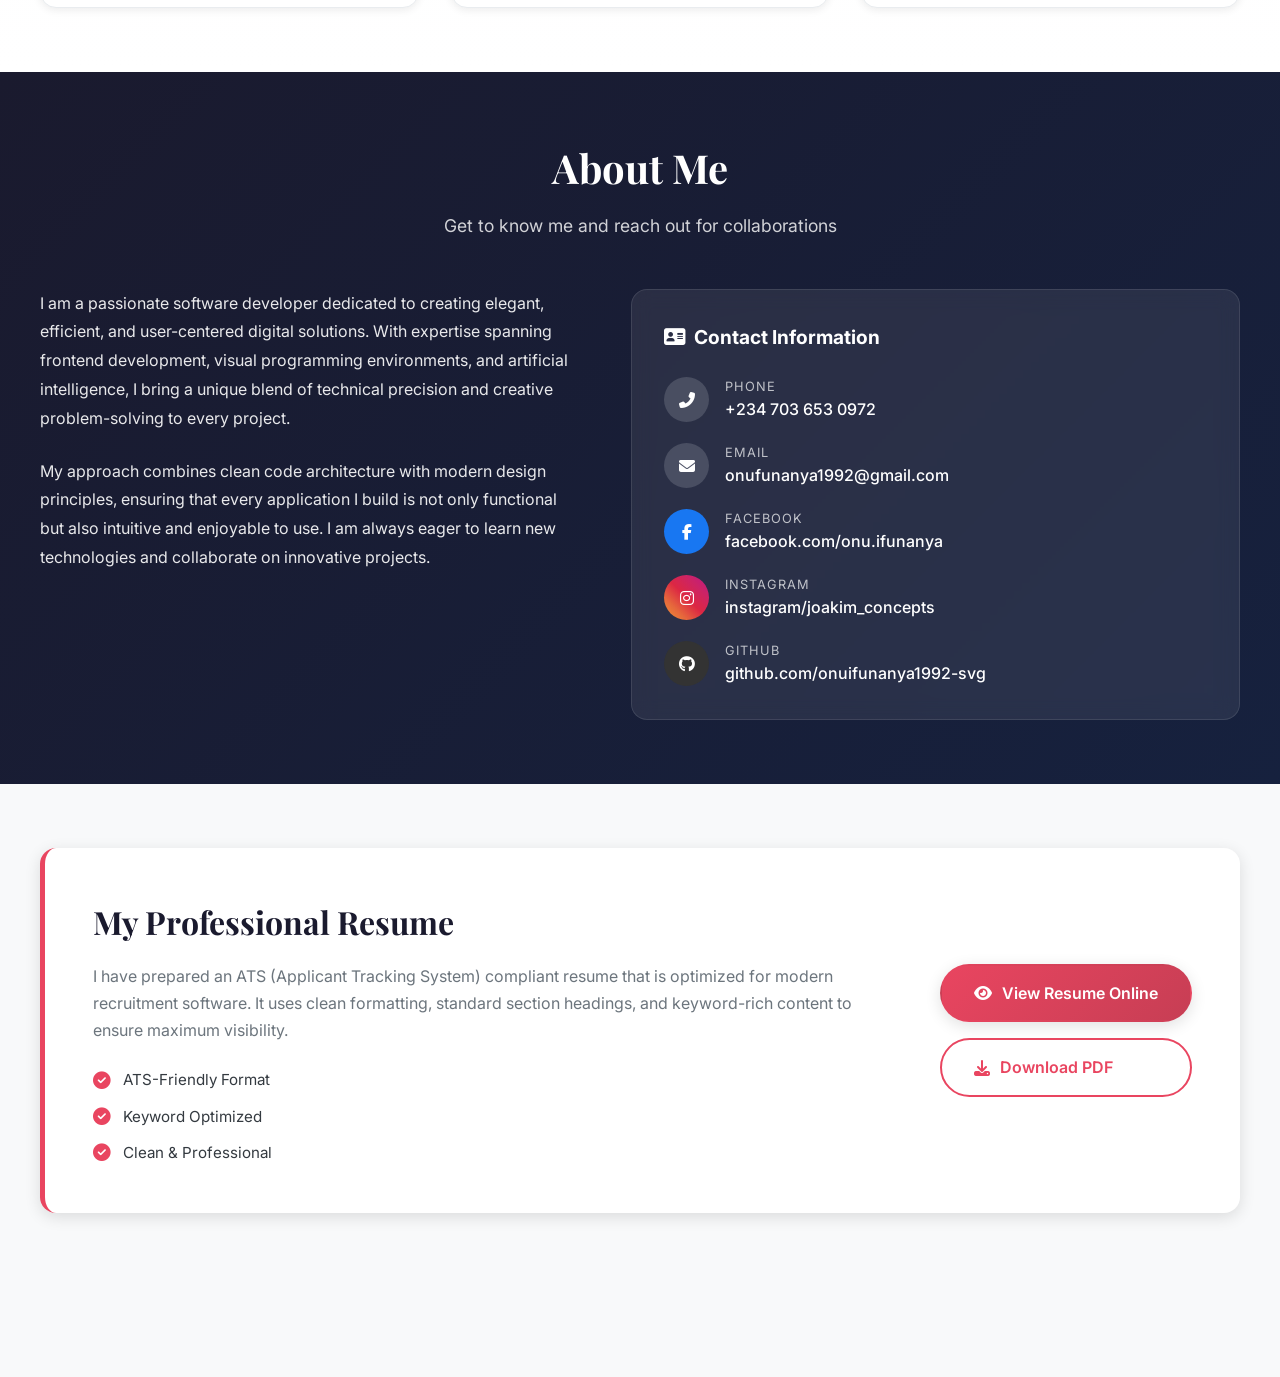
==== commit d6bf8a0a: "added new card" ====
--- a/index.html
+++ b/index.html
@@ -15,7 +15,7 @@
     <meta name="keywords" content="software developer, HTML, CSS, TailwindCSS, VIPE, JavaScript, NLP, portfolio">
     <title>My Portfolio | Software Developer</title>
     <!-- External CSS Link -->
-    <link rel="stylesheet" href="style.css">
+    <link rel="stylesheet" href="./style.css">
     <!-- Font Awesome for Icons -->
     <link rel="stylesheet" href="https://cdnjs.cloudflare.com/ajax/libs/font-awesome/6.4.0/css/all.min.css">
     <!-- Google Fonts -->
@@ -265,6 +265,193 @@
             </div><!-- End Skills Grid -->
         </div><!-- End Main Container -->
     </main>
+
+    <!-- ========================================== -->
+    <!-- PROJECTS SECTION                           -->
+    <!-- Six project cards showcasing real work     -->
+    <!-- ========================================== -->
+    <section class="projects-section" id="projects">
+        <div class="projects-container">
+
+            <!-- Section Header -->
+            <div class="section-header">
+                <h2 class="section-title">Featured Projects</h2>
+                <p class="section-subtitle">A selection of my recent work across different domains</p>
+            </div>
+
+            <!-- Projects Grid: 2 rows x 3 columns = 6 project cards -->
+            <div class="projects-grid">
+
+                <!-- ========== ROW 1 ========== -->
+
+                <!-- Project A: Podcast on Software Engineering -->
+                <article class="project-card">
+                    <div class="project-image-wrapper">
+                        <div class="project-image-placeholder podcast-bg">
+                            <i class="fas fa-microphone-alt project-main-icon"></i>
+                        </div>
+                        <span class="project-category">Media & Content</span>
+                    </div>
+                    <div class="project-card-body">
+                        <h3 class="project-card-title">CodeCast Nigeria</h3>
+                        <p class="project-card-desc">
+                            A weekly podcast dedicated to software engineering, covering topics from 
+                            clean code practices to system design, career growth, and emerging 
+                            technologies in the African tech ecosystem.
+                        </p>
+                        <div class="project-tech-stack">
+                            <span class="tech-tag">Audio Production</span>
+                            <span class="tech-tag">Content Strategy</span>
+                            <span class="tech-tag">Community Building</span>
+                        </div>
+                        <div class="project-links">
+                            <a href="#" class="project-link"><i class="fas fa-headphones"></i> Listen</a>
+                            <a href="#" class="project-link"><i class="fab fa-spotify"></i> Spotify</a>
+                        </div>
+                    </div>
+                </article>
+
+                <!-- Project B: Animation on Children's Bedtime Stories -->
+                <article class="project-card">
+                    <div class="project-image-wrapper">
+                        <div class="project-image-placeholder animation-bg">
+                            <i class="fas fa-moon project-main-icon"></i>
+                        </div>
+                        <span class="project-category">Animation</span>
+                    </div>
+                    <div class="project-card-body">
+                        <h3 class="project-card-title">DreamTime Tales</h3>
+                        <p class="project-card-desc">
+                            Animated bedtime story series for children featuring African folklore 
+                            and modern tales. Built with CSS animations, SVG graphics, and 
+                            JavaScript-driven interactive storytelling elements.
+                        </p>
+                        <div class="project-tech-stack">
+                            <span class="tech-tag">CSS Animation</span>
+                            <span class="tech-tag">SVG Graphics</span>
+                            <span class="tech-tag">Storytelling</span>
+                        </div>
+                        <div class="project-links">
+                            <a href="#" class="project-link"><i class="fas fa-play-circle"></i> Watch</a>
+                            <a href="#" class="project-link"><i class="fab fa-youtube"></i> YouTube</a>
+                        </div>
+                    </div>
+                </article>
+
+                <!-- Project C: Sentiment Analysis for Ntachiosa Restaurant -->
+                <article class="project-card">
+                    <div class="project-image-wrapper">
+                        <div class="project-image-placeholder nlp-bg">
+                            <i class="fas fa-chart-line project-main-icon"></i>
+                        </div>
+                        <span class="project-category">NLP & Analytics</span>
+                    </div>
+                    <div class="project-card-body">
+                        <h3 class="project-card-title">Ntachiosa Brand Analytics</h3>
+                        <p class="project-card-desc">
+                            Corporate-level sentiment, emotion, and brand analysis dashboard for 
+                            Ntachiosa Restaurant. Processes customer reviews, social media mentions, 
+                            and feedback to generate actionable brand insights using NLP.
+                        </p>
+                        <div class="project-tech-stack">
+                            <span class="tech-tag">NLP</span>
+                            <span class="tech-tag">Sentiment Analysis</span>
+                            <span class="tech-tag">Data Visualization</span>
+                        </div>
+                        <div class="project-links">
+                            <a href="#" class="project-link"><i class="fas fa-chart-pie"></i> Dashboard</a>
+                            <a href="#" class="project-link"><i class="fas fa-code-branch"></i> Case Study</a>
+                        </div>
+                    </div>
+                </article>
+
+                <!-- ========== ROW 2 ========== -->
+
+                <!-- Project D: E-book Publication on Amazon -->
+                <article class="project-card">
+                    <div class="project-image-wrapper">
+                        <div class="project-image-placeholder ebook-bg">
+                            <i class="fas fa-book-open project-main-icon"></i>
+                        </div>
+                        <span class="project-category">Publishing</span>
+                    </div>
+                    <div class="project-card-body">
+                        <h3 class="project-card-title">Bedtime Stories Collection</h3>
+                        <p class="project-card-desc">
+                            A published e-book series on Amazon Kindle featuring original children's 
+                            bedtime stories. Includes interactive elements, illustrations, and 
+                            culturally rich narratives designed for young readers.
+                        </p>
+                        <div class="project-tech-stack">
+                            <span class="tech-tag">E-book Design</span>
+                            <span class="tech-tag">Amazon KDP</span>
+                            <span class="tech-tag">Illustration</span>
+                        </div>
+                        <div class="project-links">
+                            <a href="#" class="project-link"><i class="fab fa-amazon"></i> Amazon</a>
+                            <a href="#" class="project-link"><i class="fas fa-book"></i> Preview</a>
+                        </div>
+                    </div>
+                </article>
+
+                <!-- Project E: Global Travel Agency Website -->
+                <article class="project-card">
+                    <div class="project-image-wrapper">
+                        <div class="project-image-placeholder travel-bg">
+                            <i class="fas fa-plane-departure project-main-icon"></i>
+                        </div>
+                        <span class="project-category">Web Development</span>
+                    </div>
+                    <div class="project-card-body">
+                        <h3 class="project-card-title">Wanderlust Global</h3>
+                        <p class="project-card-desc">
+                            A full-scale global travel agency website built collaboratively with 
+                            a team of five developers. Features booking engine, destination guides, 
+                            payment integration, and real-time itinerary management.
+                        </p>
+                        <div class="project-tech-stack">
+                            <span class="tech-tag">HTML/CSS/JS</span>
+                            <span class="tech-tag">Team Collaboration</span>
+                            <span class="tech-tag">API Integration</span>
+                        </div>
+                        <div class="project-links">
+                            <a href="#" class="project-link"><i class="fas fa-globe"></i> Live Site</a>
+                            <a href="#" class="project-link"><i class="fab fa-github"></i> Source</a>
+                        </div>
+                    </div>
+                </article>
+
+                <!-- Project F: Outdoor Advertising Website for Joakim Concepts -->
+                <article class="project-card">
+                    <div class="project-image-wrapper">
+                        <div class="project-image-placeholder ad-bg">
+                            <i class="fas fa-bullhorn project-main-icon"></i>
+                        </div>
+                        <span class="project-category">Advertising</span>
+                    </div>
+                    <div class="project-card-body">
+                        <h3 class="project-card-title">Joakim Concepts</h3>
+                        <p class="project-card-desc">
+                            Full-scale outdoor advertising company website with portfolio showcase, 
+                            campaign management tools, client dashboard, and interactive billboard 
+                            location mapping for strategic ad placement.
+                        </p>
+                        <div class="project-tech-stack">
+                            <span class="tech-tag">Corporate Website</span>
+                            <span class="tech-tag">Interactive Maps</span>
+                            <span class="tech-tag">Client Portal</span>
+                        </div>
+                        <div class="project-links">
+                            <a href="#" class="project-link"><i class="fas fa-globe"></i> Live Site</a>
+                            <a href="#" class="project-link"><i class="fas fa-images"></i> Portfolio</a>
+                        </div>
+                    </div>
+                </article>
+
+            </div><!-- End Projects Grid -->
+        </div><!-- End Projects Container -->
+    </section>
+
 
     <!-- ========================================== -->
     <!-- ABOUT SECTION                              -->
--- a/style.css
+++ b/style.css
@@ -1079,4 +1079,212 @@
 
 ::-webkit-scrollbar-thumb:hover {
     background: var(--highlight);
+}
+
+/* ========================================== */
+/* PROJECTS SECTION                           */
+/* 2 rows x 3 columns project card grid       */
+/* ========================================== */
+.projects-section {
+    background: linear-gradient(180deg, var(--off-white) 0%, #ffffff 100%);
+    padding: 4rem 2rem;
+}
+
+.projects-container {
+    max-width: var(--max-width);
+    margin: 0 auto;
+}
+
+/* Projects Grid: 2 rows x 3 columns */
+.projects-grid {
+    display: grid;
+    grid-template-columns: repeat(3, 1fr);
+    grid-template-rows: repeat(2, auto);
+    gap: 2rem;
+}
+
+/* ----- Project Card Styling ----- */
+.project-card {
+    background: var(--white);
+    border-radius: var(--radius-md);
+    overflow: hidden;
+    box-shadow: var(--shadow-sm);
+    transition: var(--transition-normal);
+    border: 1px solid var(--light-gray);
+    display: flex;
+    flex-direction: column;
+}
+
+.project-card:hover {
+    transform: translateY(-10px);
+    box-shadow: var(--shadow-lg);
+}
+
+/* Project Image / Icon Area */
+.project-image-wrapper {
+    position: relative;
+    width: 100%;
+    height: 180px;
+    overflow: hidden;
+}
+
+.project-image-placeholder {
+    width: 100%;
+    height: 100%;
+    display: flex;
+    align-items: center;
+    justify-content: center;
+    position: relative;
+}
+
+.project-main-icon {
+    font-size: 3.5rem;
+    color: var(--white);
+    opacity: 0.9;
+    transition: var(--transition-normal);
+}
+
+.project-card:hover .project-main-icon {
+    transform: scale(1.15);
+    opacity: 1;
+}
+
+/* Individual project background colors */
+.podcast-bg {
+    background: linear-gradient(135deg, #8e44ad 0%, #9b59b6 100%);
+}
+
+.animation-bg {
+    background: linear-gradient(135deg, #1abc9c 0%, #16a085 100%);
+}
+
+.nlp-bg {
+    background: linear-gradient(135deg, #e74c3c 0%, #c0392b 100%);
+}
+
+.ebook-bg {
+    background: linear-gradient(135deg, #f39c12 0%, #e67e22 100%);
+}
+
+.travel-bg {
+    background: linear-gradient(135deg, #3498db 0%, #2980b9 100%);
+}
+
+.ad-bg {
+    background: linear-gradient(135deg, #2c3e50 0%, #34495e 100%);
+}
+
+/* Project Category Badge */
+.project-category {
+    position: absolute;
+    top: 12px;
+    right: 12px;
+    background: rgba(255, 255, 255, 0.95);
+    color: var(--primary-dark);
+    font-size: 0.75rem;
+    font-weight: 700;
+    padding: 0.35rem 0.9rem;
+    border-radius: var(--radius-full);
+    text-transform: uppercase;
+    letter-spacing: 0.5px;
+    box-shadow: var(--shadow-sm);
+}
+
+/* Project Card Body */
+.project-card-body {
+    padding: 1.5rem;
+    flex-grow: 1;
+    display: flex;
+    flex-direction: column;
+}
+
+.project-card-title {
+    font-size: 1.25rem;
+    font-weight: 700;
+    color: var(--primary-dark);
+    margin-bottom: 0.75rem;
+}
+
+.project-card-desc {
+    font-size: 0.9rem;
+    color: var(--medium-gray);
+    line-height: 1.7;
+    margin-bottom: 1.25rem;
+    flex-grow: 1;
+}
+
+/* Project Tech Stack Tags */
+.project-tech-stack {
+    display: flex;
+    flex-wrap: wrap;
+    gap: 0.5rem;
+    margin-bottom: 1.25rem;
+}
+
+.tech-tag {
+    font-size: 0.75rem;
+    font-weight: 600;
+    padding: 0.3rem 0.7rem;
+    border-radius: var(--radius-full);
+    background: var(--light-gray);
+    color: var(--dark-gray);
+    transition: var(--transition-fast);
+}
+
+.project-card:hover .tech-tag {
+    background: rgba(233, 69, 96, 0.1);
+    color: var(--highlight);
+}
+
+/* Project Links */
+.project-links {
+    display: flex;
+    gap: 1rem;
+    padding-top: 1rem;
+    border-top: 1px solid var(--light-gray);
+}
+
+.project-link {
+    display: inline-flex;
+    align-items: center;
+    gap: 0.4rem;
+    font-size: 0.9rem;
+    font-weight: 600;
+    color: var(--accent-cyan);
+    text-decoration: none;
+    transition: var(--transition-fast);
+}
+
+.project-link:hover {
+    color: var(--highlight);
+    transform: translateX(3px);
+}
+
+.project-link i {
+    font-size: 0.85rem;
+}
+
+/* ========================================== */
+/* RESPONSIVE - PROJECTS SECTION              */
+/* ========================================== */
+@media (max-width: 1024px) {
+    .projects-grid {
+        grid-template-columns: repeat(2, 1fr);
+        grid-template-rows: repeat(3, auto);
+    }
+}
+
+@media (max-width: 768px) {
+    .projects-grid {
+        grid-template-columns: 1fr;
+        grid-template-rows: repeat(6, auto);
+    }
+
+    .project-image-wrapper {
+        height: 160px;
+    }
+
+    .project-main-icon {
+        font-size: 3rem;
+    }
 }
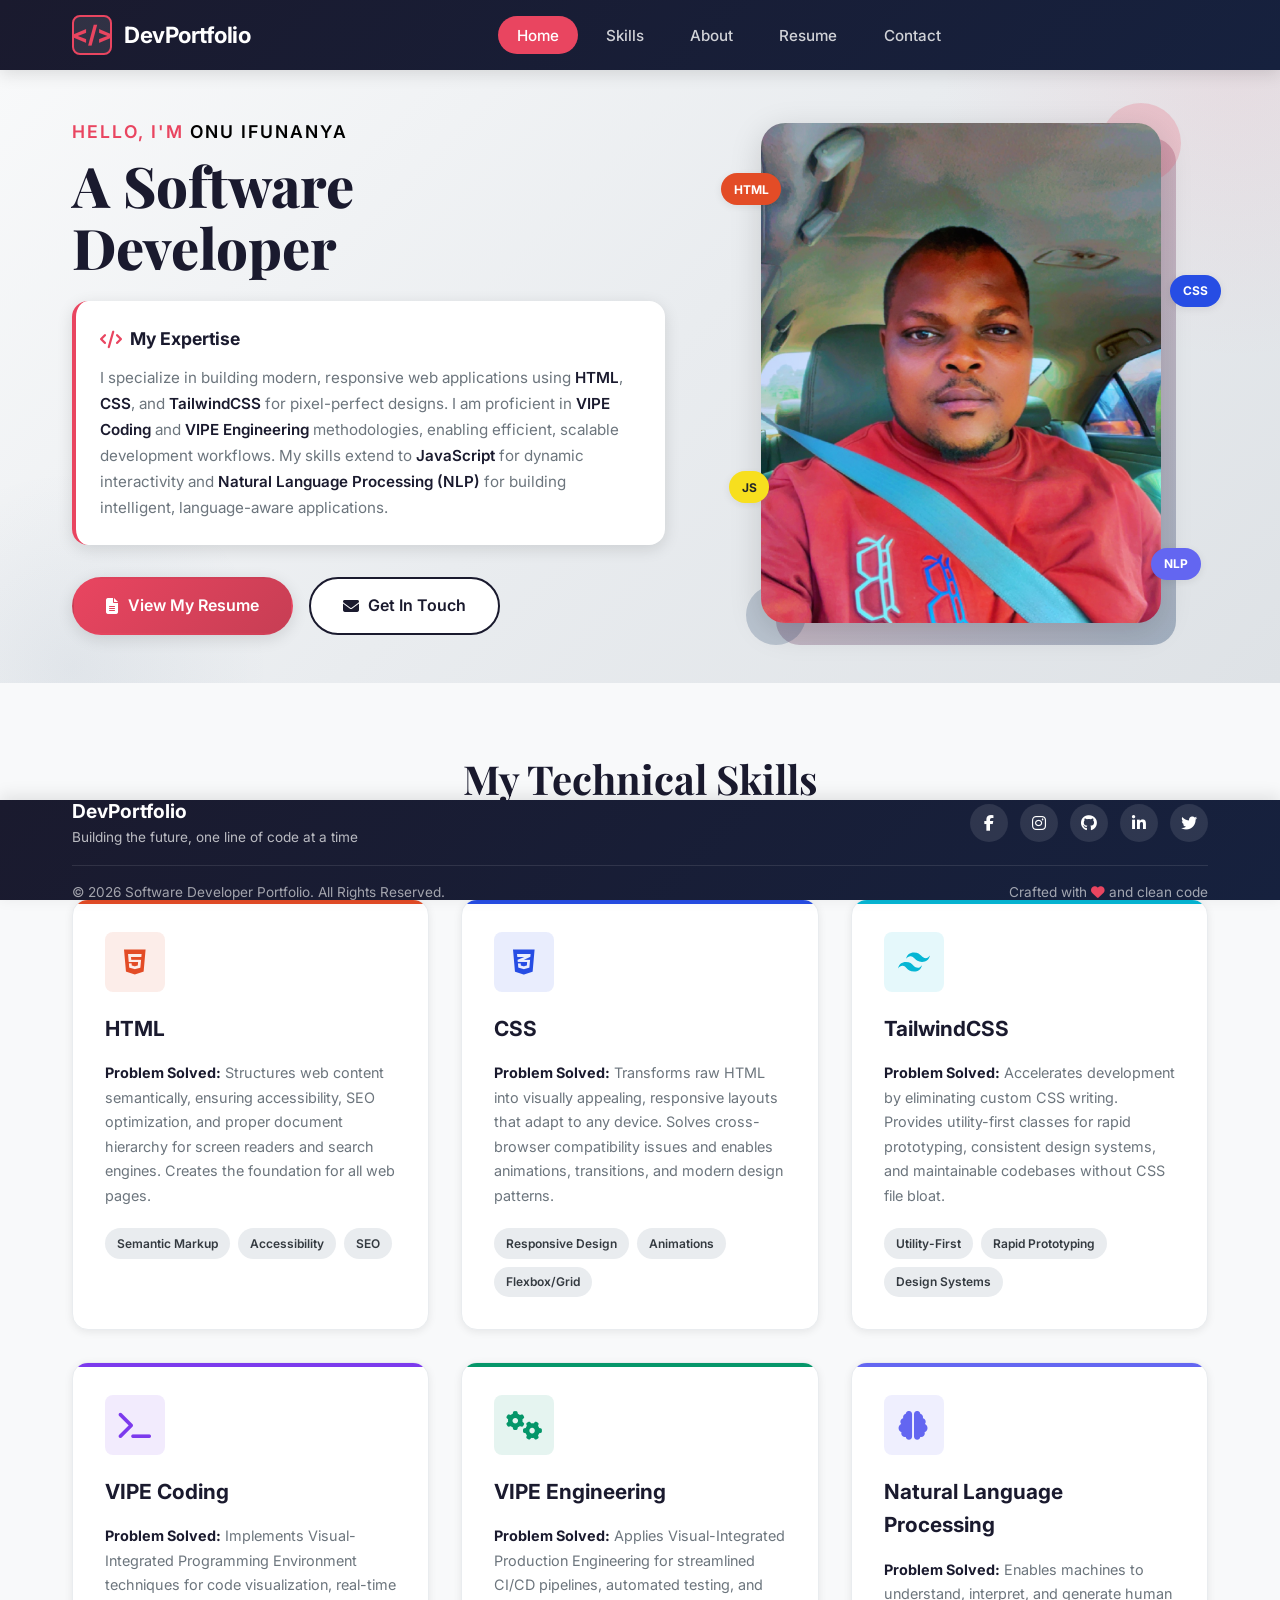
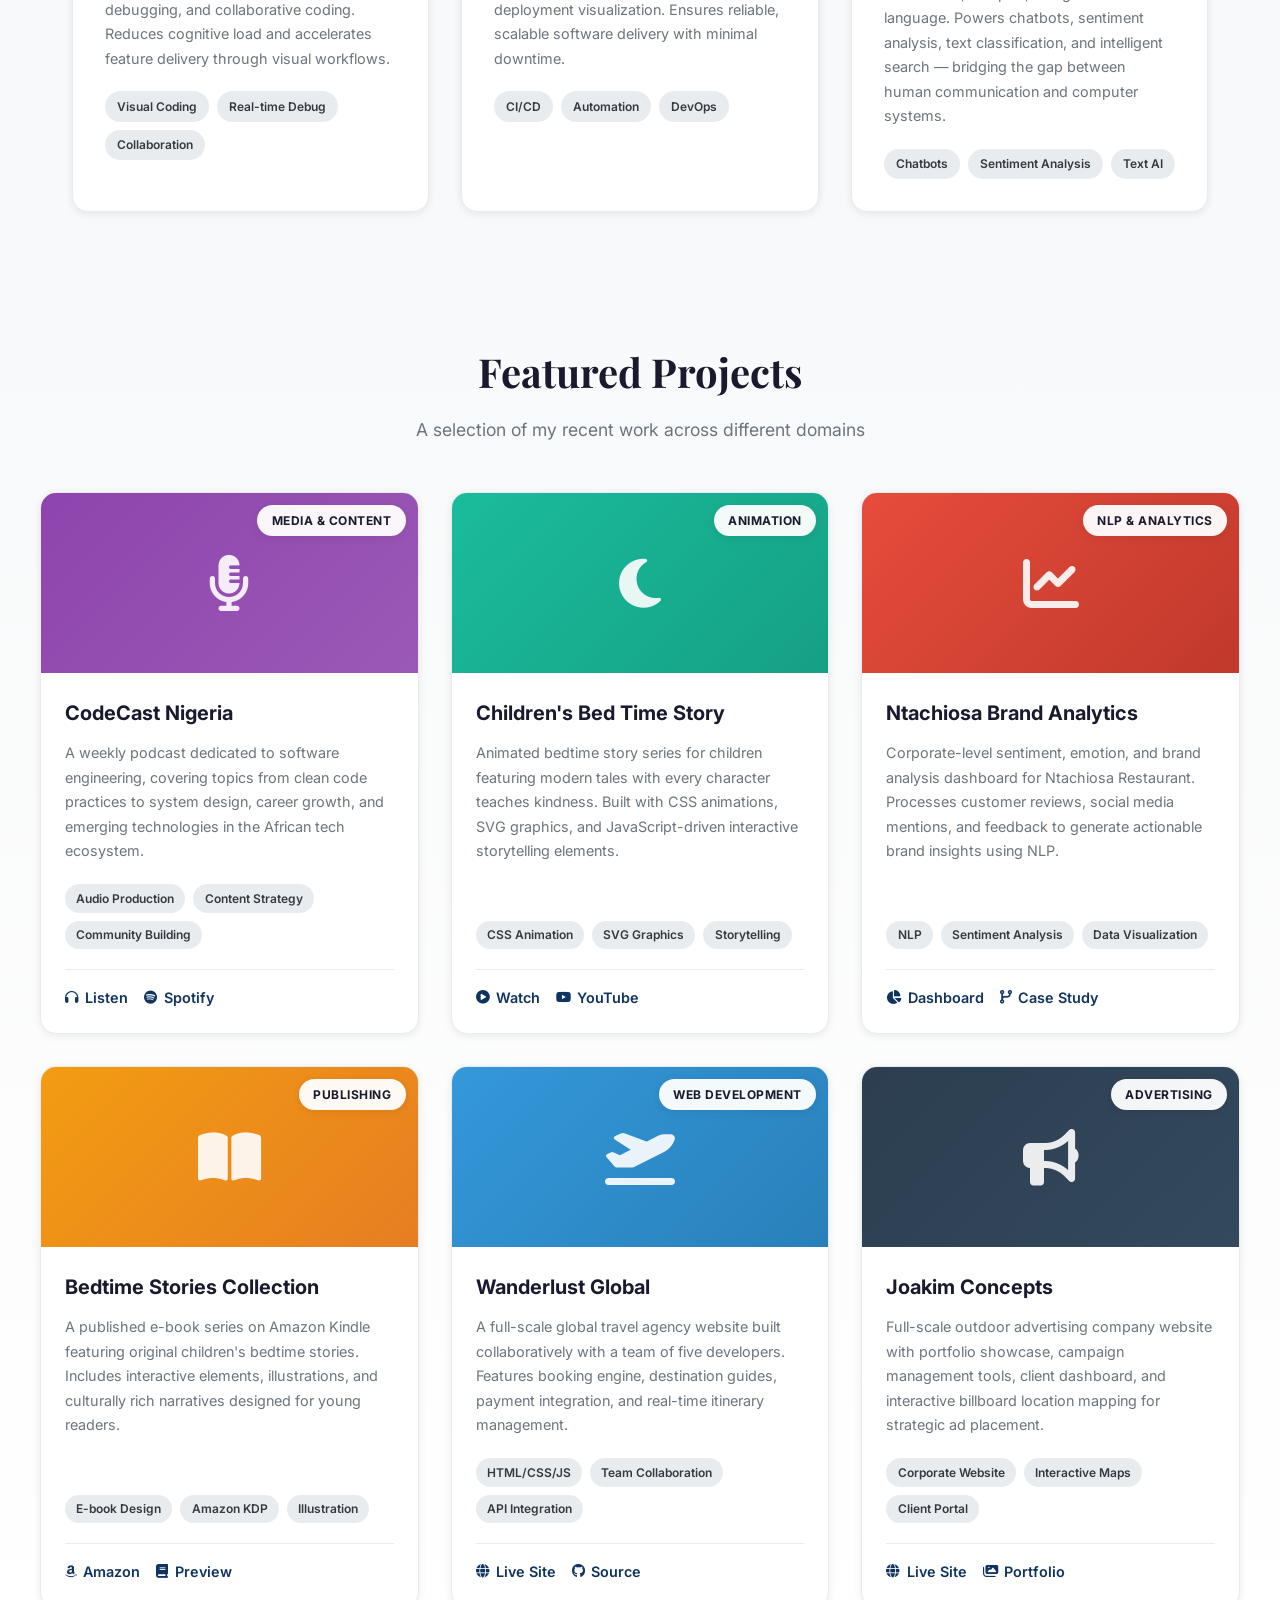
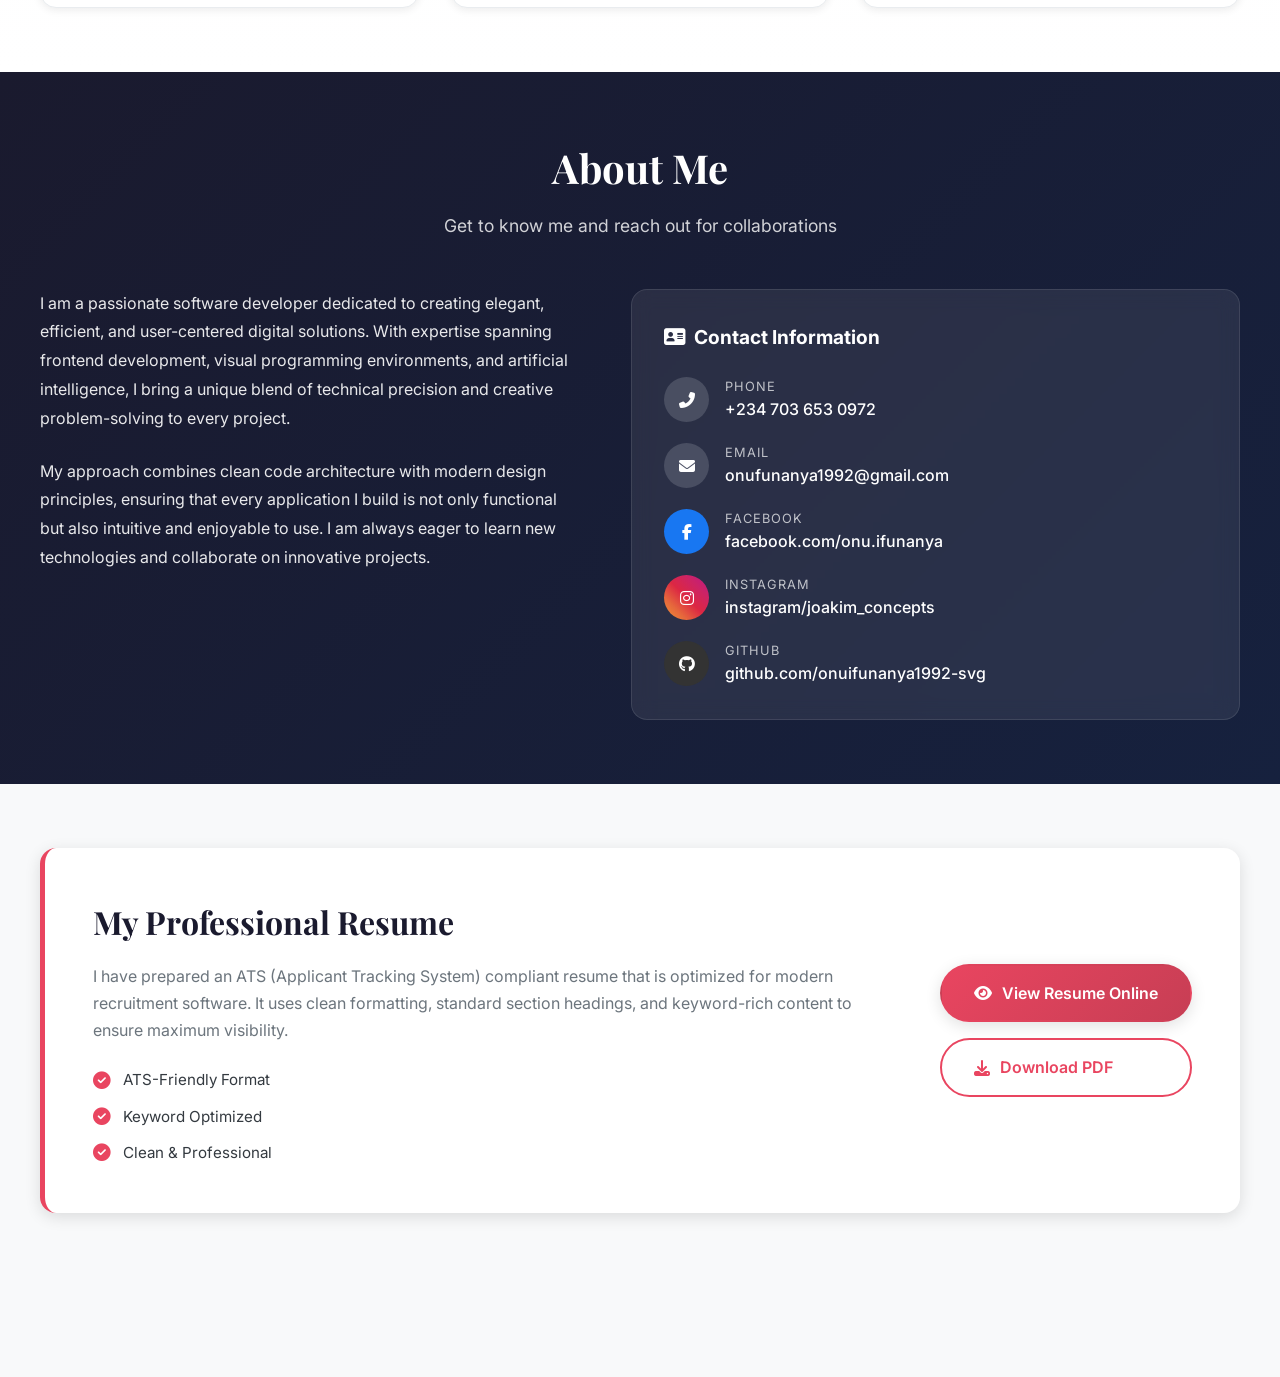
==== commit 2c74d6ac: "updated the features work" ====
--- a/index.html
+++ b/index.html
@@ -320,10 +320,9 @@
                         <span class="project-category">Animation</span>
                     </div>
                     <div class="project-card-body">
-                        <h3 class="project-card-title">DreamTime Tales</h3>
+                        <h3 class="project-card-title">Children's Bed Time Story</h3>
                         <p class="project-card-desc">
-                            Animated bedtime story series for children featuring African folklore 
-                            and modern tales. Built with CSS animations, SVG graphics, and 
+                            Animated bedtime story series for children featuring modern tales with every character teaches kindness. Built with CSS animations, SVG graphics, and 
                             JavaScript-driven interactive storytelling elements.
                         </p>
                         <div class="project-tech-stack">
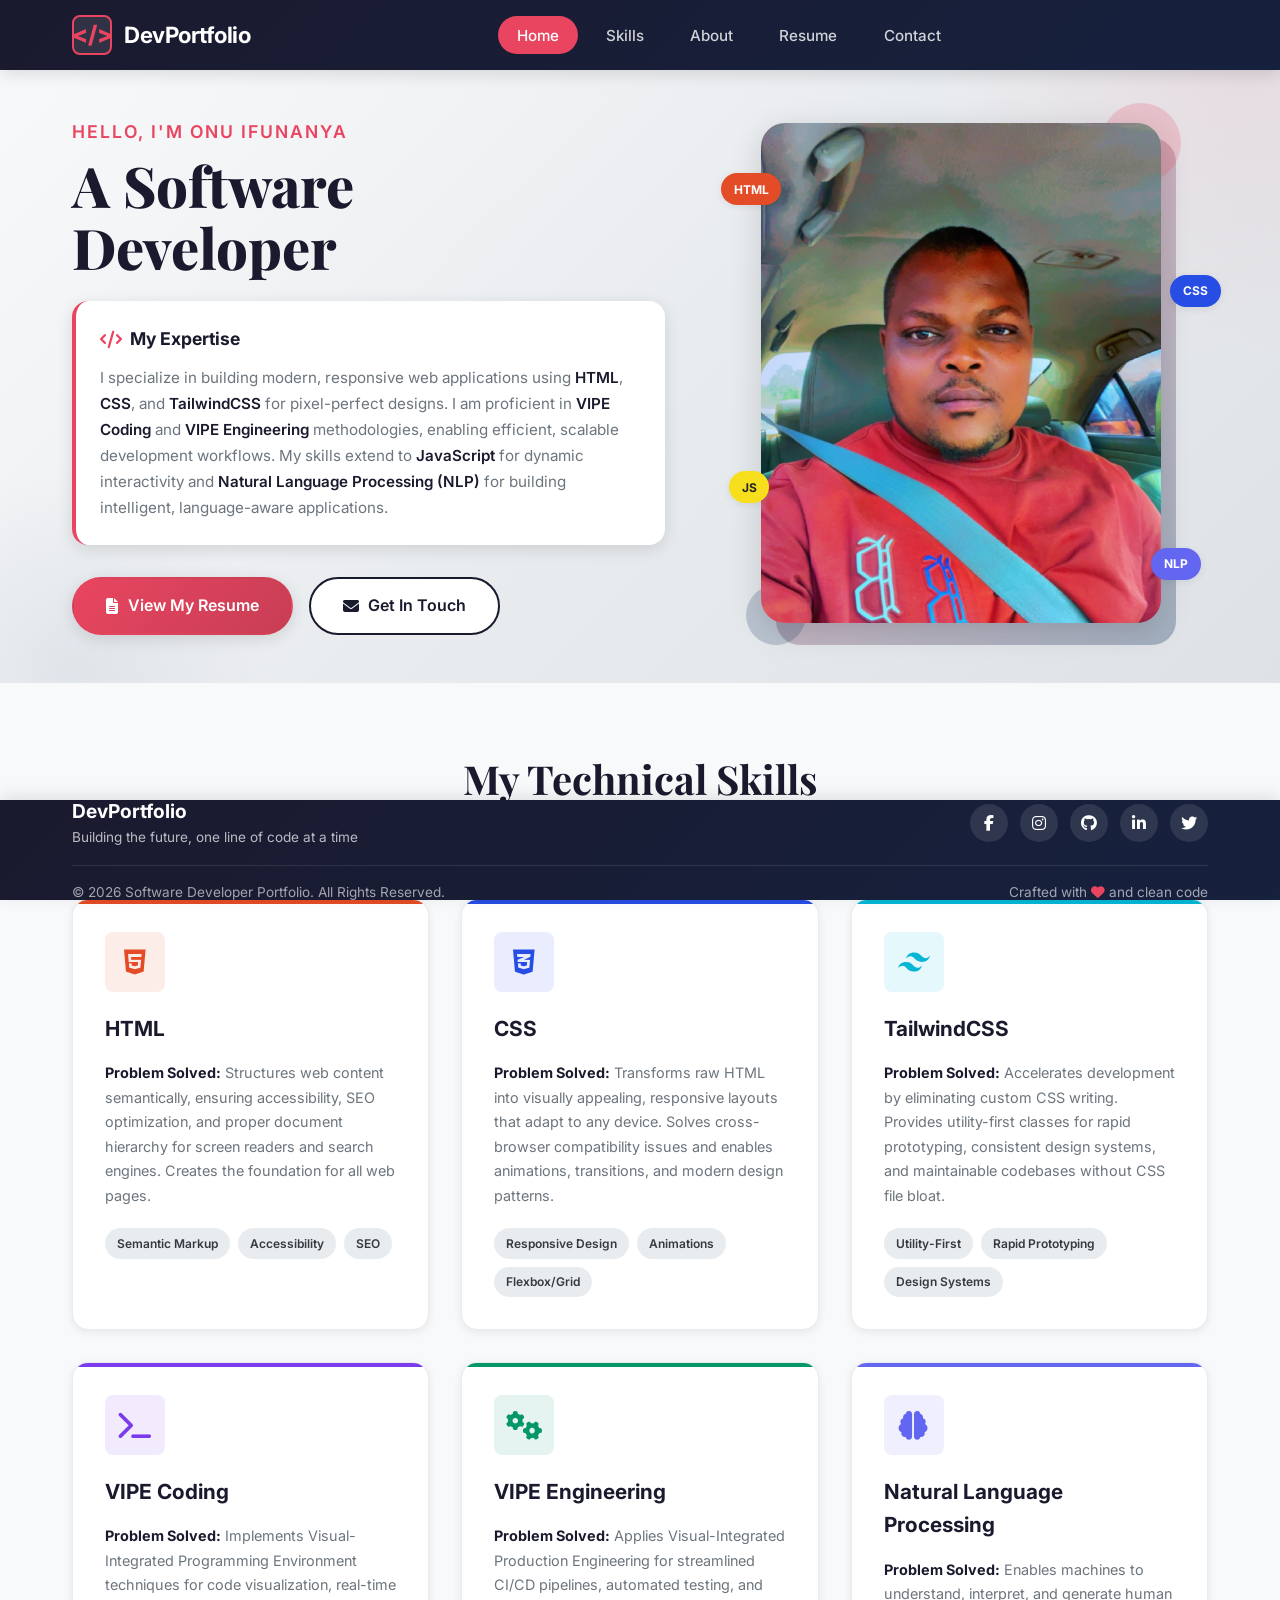
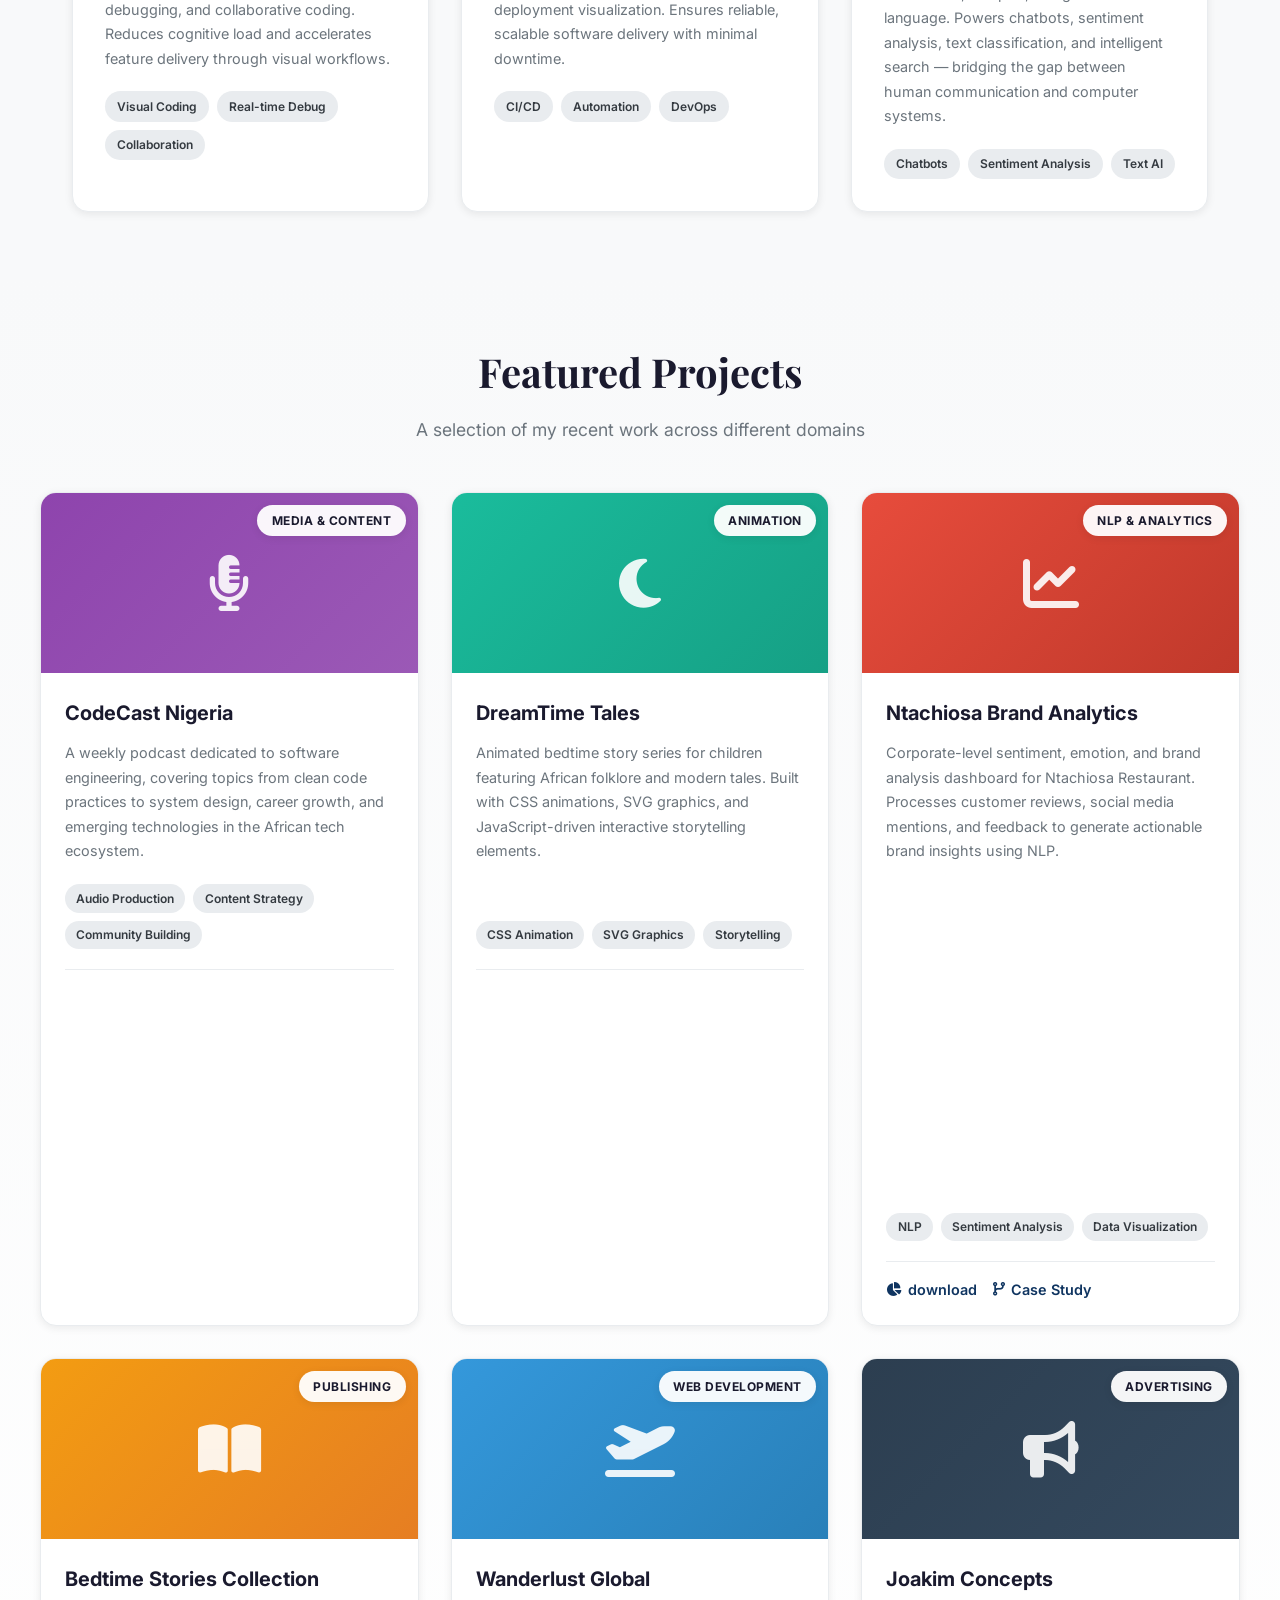
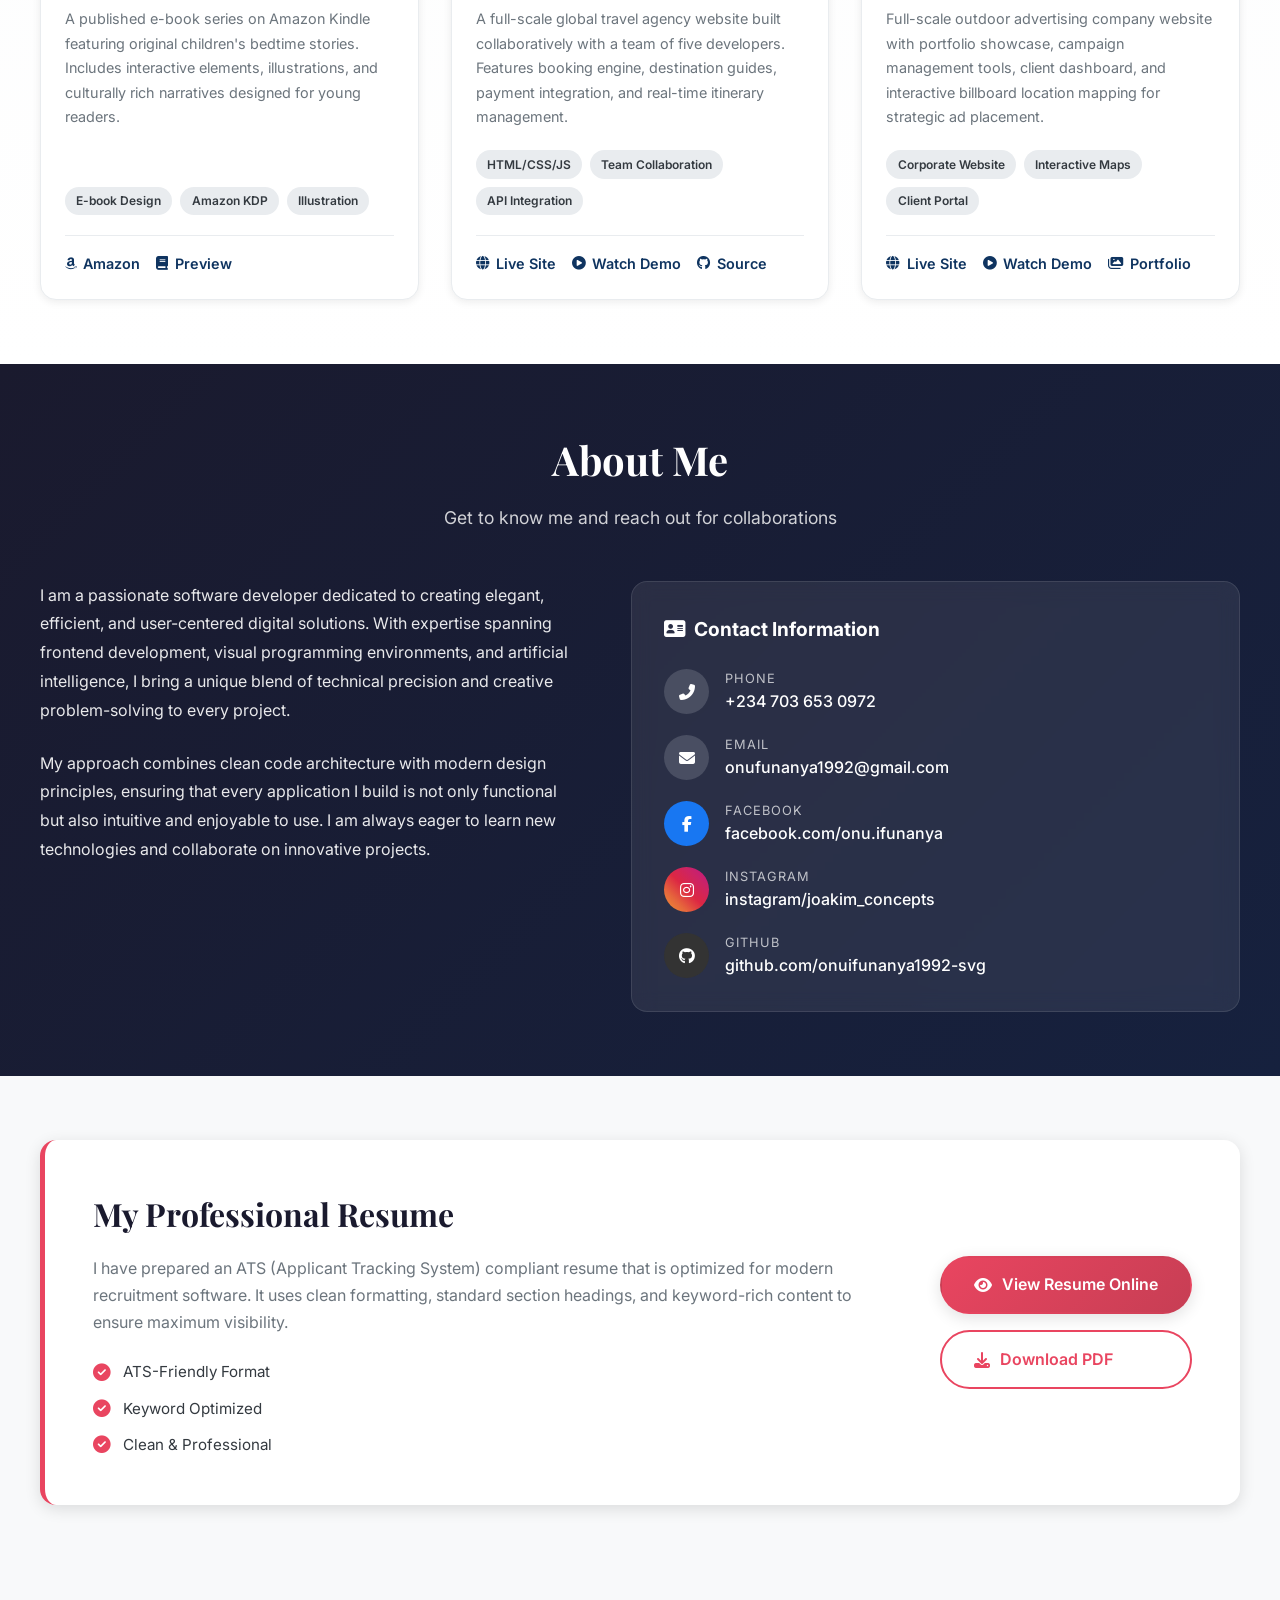
==== commit b4aa4e58: "added more css and js file" ====
--- a/index.html
+++ b/index.html
@@ -16,6 +16,7 @@
     <title>My Portfolio | Software Developer</title>
     <!-- External CSS Link -->
     <link rel="stylesheet" href="./style.css">
+    
     <!-- Font Awesome for Icons -->
     <link rel="stylesheet" href="https://cdnjs.cloudflare.com/ajax/libs/font-awesome/6.4.0/css/all.min.css">
     <!-- Google Fonts -->
@@ -270,7 +271,7 @@
     <!-- PROJECTS SECTION                           -->
     <!-- Six project cards showcasing real work     -->
     <!-- ========================================== -->
-    <section class="projects-section" id="projects">
+  <section class="projects-section" id="projects">
         <div class="projects-container">
 
             <!-- Section Header -->
@@ -305,8 +306,7 @@
                             <span class="tech-tag">Community Building</span>
                         </div>
                         <div class="project-links">
-                            <a href="#" class="project-link"><i class="fas fa-headphones"></i> Listen</a>
-                            <a href="#" class="project-link"><i class="fab fa-spotify"></i> Spotify</a>
+                            <iframe width="560" height="315" src="https://www.youtube.com/embed/pR2s6CzT2nY?si=WX6Bup9FB7Js4a6w" title="YouTube video player" frameborder="0" allow="accelerometer; autoplay; clipboard-write; encrypted-media; gyroscope; picture-in-picture; web-share" referrerpolicy="strict-origin-when-cross-origin" allowfullscreen></iframe>
                         </div>
                     </div>
                 </article>
@@ -320,9 +320,10 @@
                         <span class="project-category">Animation</span>
                     </div>
                     <div class="project-card-body">
-                        <h3 class="project-card-title">Children's Bed Time Story</h3>
+                        <h3 class="project-card-title">DreamTime Tales</h3>
                         <p class="project-card-desc">
-                            Animated bedtime story series for children featuring modern tales with every character teaches kindness. Built with CSS animations, SVG graphics, and 
+                            Animated bedtime story series for children featuring African folklore 
+                            and modern tales. Built with CSS animations, SVG graphics, and 
                             JavaScript-driven interactive storytelling elements.
                         </p>
                         <div class="project-tech-stack">
@@ -331,8 +332,8 @@
                             <span class="tech-tag">Storytelling</span>
                         </div>
                         <div class="project-links">
-                            <a href="#" class="project-link"><i class="fas fa-play-circle"></i> Watch</a>
-                            <a href="#" class="project-link"><i class="fab fa-youtube"></i> YouTube</a>
+                            <iframe width="560" height="315" src="https://www.youtube.com/embed/4aQiVaTtlbA?si=6WEicNCaKn2a35B-" title="YouTube video player" frameborder="0" allow="accelerometer; autoplay; clipboard-write; encrypted-media; gyroscope; picture-in-picture; web-share" referrerpolicy="strict-origin-when-cross-origin" allowfullscreen></iframe>
+                            
                         </div>
                     </div>
                 </article>
@@ -358,7 +359,7 @@
                             <span class="tech-tag">Data Visualization</span>
                         </div>
                         <div class="project-links">
-                            <a href="#" class="project-link"><i class="fas fa-chart-pie"></i> Dashboard</a>
+                            <a href="./ntachiosa_brand_intelligence_report (1) (2).pptx" class="project-link"><i class="fas fa-chart-pie"></i> download</a>
                             <a href="#" class="project-link"><i class="fas fa-code-branch"></i> Case Study</a>
                         </div>
                     </div>
@@ -387,7 +388,7 @@
                             <span class="tech-tag">Illustration</span>
                         </div>
                         <div class="project-links">
-                            <a href="#" class="project-link"><i class="fab fa-amazon"></i> Amazon</a>
+                            <a href="https://www.amazon.com/dp/B0HBW89KF7" class="project-link"><i class="fab fa-amazon"></i> Amazon</a>
                             <a href="#" class="project-link"><i class="fas fa-book"></i> Preview</a>
                         </div>
                     </div>
@@ -415,6 +416,7 @@
                         </div>
                         <div class="project-links">
                             <a href="#" class="project-link"><i class="fas fa-globe"></i> Live Site</a>
+                            <a href="#" class="project-link video-trigger" data-video="travel-site-demo"><i class="fas fa-play-circle"></i> Watch Demo</a>
                             <a href="#" class="project-link"><i class="fab fa-github"></i> Source</a>
                         </div>
                     </div>
@@ -441,7 +443,8 @@
                             <span class="tech-tag">Client Portal</span>
                         </div>
                         <div class="project-links">
-                            <a href="#" class="project-link"><i class="fas fa-globe"></i> Live Site</a>
+                            <a href="https://onuifunanya1992-svg.github.io/joakim-concept/" class="project-link"><i class="fas fa-globe"></i> Live Site</a>
+                            <a href="#" class="project-link video-trigger" data-video="joakim-site-demo"><i class="fas fa-play-circle"></i> Watch Demo</a>
                             <a href="#" class="project-link"><i class="fas fa-images"></i> Portfolio</a>
                         </div>
                     </div>
@@ -692,7 +695,117 @@
         document.querySelectorAll('.skill-card').forEach(card => {
             observer.observe(card);
         });
+
+        // Add animation class when project cards enter viewport
+        document.querySelectorAll('.project-card').forEach(card => {
+            observer.observe(card);
+        });
+
+        // ==========================================
+        // VIDEO MODAL FUNCTIONALITY
+        // Opens YouTube videos in a lightbox modal
+        // when clicking "Watch" on project cards
+        // ==========================================
+
+        const videoModal = document.getElementById('videoModal');
+        const videoIframe = document.getElementById('videoIframe');
+        const videoTitle = document.getElementById('videoTitle');
+        const videoDesc = document.getElementById('videoDesc');
+
+        // Video database - map data-video IDs to YouTube embed URLs and info
+        // REPLACE THESE WITH YOUR ACTUAL YOUTUBE VIDEO IDs
+        const videoDatabase = {
+            'podcast-youtube-id': {
+                url: 'https://youtu.be/pR2s6CzT2nY',
+                title: 'CodeCast Nigeria - Episode 1',
+                desc: 'Software Engineering Podcast Episode'
+            },
+            'bedtime-story-demo': {
+                url: '',
+                title: 'DreamTime Tales - Animated Story',
+                desc: 'Childrens bedtime story'
+            },
+            'travel-site-demo': {
+                url: 'https://youtu.be/4aQiVaTtlbA',
+                title: 'Wanderlust Global - Website Demo',
+                desc: 'Travel Agency Website Walkthrough'
+            },
+            'joakim-site-demo': {
+                url: 'https://www.youtube.com/embed/dQw4w9WgXcQ',
+                title: 'Joakim Concepts - Billboard Showcase',
+                desc: 'Outdoor Advertising Website Demo'
+            }
+        };
+
+        // Add click listeners to all video trigger buttons
+        document.querySelectorAll('.video-trigger').forEach(trigger => {
+            trigger.addEventListener('click', function(e) {
+                e.preventDefault();
+                const videoId = this.getAttribute('data-video');
+                openVideoModal(videoId);
+            });
+        });
+
+        // Open modal and load video
+        function openVideoModal(videoId) {
+            const video = videoDatabase[videoId];
+            if (video) {
+                videoIframe.src = video.url;
+                videoTitle.textContent = video.title;
+                videoDesc.textContent = video.desc;
+                videoModal.classList.add('active');
+                document.body.style.overflow = 'hidden'; // Prevent background scrolling
+            }
+        }
+
+        // Close modal and stop video
+        function closeVideoModal() {
+            videoModal.classList.remove('active');
+            videoIframe.src = ''; // Stop video playback
+            document.body.style.overflow = ''; // Restore scrolling
+        }
+
+        // Close modal with Escape key
+        document.addEventListener('keydown', function(e) {
+            if (e.key === 'Escape' && videoModal.classList.contains('active')) {
+                closeVideoModal();
+            }
+        });
     </script>
+
+
+    <!-- ========================================== -->
+    <!-- VIDEO MODAL / LIGHTBOX                     -->
+    <!-- Opens when clicking "Watch" on project     -->
+    <!-- cards to play YouTube videos inline        -->
+    <!-- ========================================== -->
+    <div class="video-modal" id="videoModal">
+        <div class="video-modal-overlay" onclick="closeVideoModal()"></div>
+        <div class="video-modal-content">
+            <!-- Close Button -->
+            <button class="video-modal-close" onclick="closeVideoModal()" aria-label="Close video">
+                <i class="fas fa-times"></i>
+            </button>
+
+            <!-- Video Container -->
+            <div class="video-wrapper">
+                <iframe 
+                    id="videoIframe"
+                    src="" 
+                    title="Project Video" 
+                    frameborder="0" 
+                    allow="accelerometer; autoplay; clipboard-write; encrypted-media; gyroscope; picture-in-picture" 
+                    allowfullscreen>
+                </iframe>
+            </div>
+
+            <!-- Video Info -->
+            <div class="video-modal-info">
+                <h3 id="videoTitle">Project Video</h3>
+                <p id="videoDesc">Watch this project in action</p>
+            </div>
+        </div>
+    </div>
 
 </body>
 </html>
--- a/style.css
+++ b/style.css
@@ -12,59 +12,41 @@
 /* Centralized color and spacing management     */
 /* ========================================== */
 :root {
-    /* Primary Brand Colors */
-    --primary-dark: #1a1a2e;        /* Dark navy for header/footer */
-    --primary-blue: #16213e;          /* Deep blue accent */
-    --accent-cyan: #0f3460;           /* Cyan accent */
-    --highlight: #e94560;             /* Coral highlight for CTAs */
-
-    /* Neutral Colors */
+    --primary-dark: #1a1a2e;
+    --primary-blue: #16213e;
+    --accent-cyan: #0f3460;
+    --highlight: #e94560;
     --white: #ffffff;
     --off-white: #f8f9fa;
     --light-gray: #e9ecef;
     --medium-gray: #6c757d;
     --dark-gray: #343a40;
     --text-color: #212529;
-
-    /* Skill Card Colors */
     --html-orange: #e34c26;
     --css-blue: #264de4;
     --tailwind-teal: #06b6d4;
     --vipe-purple: #7c3aed;
     --vipe-green: #059669;
     --nlp-indigo: #6366f1;
-
-    /* Typography */
     --font-primary: 'Inter', -apple-system, BlinkMacSystemFont, 'Segoe UI', sans-serif;
     --font-display: 'Playfair Display', Georgia, serif;
-
-    /* Spacing & Layout */
     --header-height: 70px;
     --footer-height: 100px;
     --hero-min-height: 30vh;
     --max-width: 1200px;
-
-    /* Shadows */
     --shadow-sm: 0 2px 8px rgba(0,0,0,0.08);
     --shadow-md: 0 4px 16px rgba(0,0,0,0.12);
     --shadow-lg: 0 8px 32px rgba(0,0,0,0.15);
     --shadow-glow: 0 0 20px rgba(233, 69, 96, 0.3);
-
-    /* Border Radius */
     --radius-sm: 8px;
     --radius-md: 16px;
     --radius-lg: 24px;
     --radius-full: 9999px;
-
-    /* Transitions */
     --transition-fast: 0.2s ease;
     --transition-normal: 0.3s ease;
     --transition-slow: 0.5s ease;
 }
 
-/* ========================================== */
-/* GLOBAL RESET & BASE STYLES                 */
-/* ========================================== */
 *, *::before, *::after {
     margin: 0;
     padding: 0;
@@ -82,7 +64,6 @@
     background-color: var(--off-white);
     color: var(--text-color);
     line-height: 1.6;
-    /* Padding for sticky header and footer */
     padding-top: var(--header-height);
     padding-bottom: var(--footer-height);
     min-height: 100vh;
@@ -91,7 +72,6 @@
 
 /* ========================================== */
 /* STICKY HEADER / NAVIGATION                 */
-/* Fixed at top with z-index priority         */
 /* ========================================== */
 .sticky-header {
     position: fixed;
@@ -115,7 +95,6 @@
     padding: 0 2rem;
 }
 
-/* Logo Section */
 .logo-section {
     flex-shrink: 0;
 }
@@ -148,7 +127,6 @@
     letter-spacing: -0.5px;
 }
 
-/* Navigation Menu */
 .main-nav {
     flex-grow: 1;
     display: flex;
@@ -169,7 +147,6 @@
     padding: 0.6rem 1.2rem;
     border-radius: var(--radius-full);
     transition: var(--transition-fast);
-    position: relative;
 }
 
 .nav-menu li a:hover,
@@ -185,7 +162,6 @@
 
 /* ========================================== */
 /* HERO SECTION                               */
-/* 30% min-height, 100% width, split layout   */
 /* ========================================== */
 .hero-section {
     width: 100%;
@@ -197,7 +173,6 @@
     align-items: center;
 }
 
-/* Decorative background elements */
 .hero-section::before {
     content: '';
     position: absolute;
@@ -232,7 +207,6 @@
     z-index: 1;
 }
 
-/* ----- Left Side: Text Content ----- */
 .hero-text-side {
     flex: 1.2;
     display: flex;
@@ -241,17 +215,6 @@
 
 .hero-text-content {
     max-width: 600px;
-}
-
-.name {
-    font-size: 1.1rem;
-    color: black;
-    
-    font-weight: 600;
-    text-transform: uppercase;
-    letter-spacing: 2px;
-    margin-bottom: 0.5rem;
-    animation: fadeInUp 0.8s ease-out;
 }
 
 .hero-greeting {
@@ -274,7 +237,6 @@
     animation: fadeInUp 0.8s ease-out 0.2s both;
 }
 
-/* Expertise Box */
 .expertise-box {
     background: var(--white);
     border-radius: var(--radius-md);
@@ -309,7 +271,6 @@
     font-weight: 600;
 }
 
-/* CTA Buttons */
 .hero-cta-group {
     display: flex;
     gap: 1rem;
@@ -365,7 +326,6 @@
     color: var(--white);
 }
 
-/* ----- Right Side: Photo ----- */
 .hero-image-side {
     flex: 1;
     display: flex;
@@ -396,7 +356,6 @@
     transform: scale(1.02);
 }
 
-/* Decorative elements around photo */
 .photo-decoration {
     position: absolute;
     border-radius: var(--radius-lg);
@@ -432,7 +391,6 @@
     opacity: 0.2;
 }
 
-/* Floating skill badges around photo */
 .floating-badge {
     position: absolute;
     padding: 0.4rem 0.8rem;
@@ -445,34 +403,10 @@
     animation: float 3s ease-in-out infinite;
 }
 
-.badge-html {
-    background: var(--html-orange);
-    top: 10%;
-    left: -10%;
-    animation-delay: 0s;
-}
-
-.badge-css {
-    background: var(--css-blue);
-    top: 30%;
-    right: -15%;
-    animation-delay: 0.5s;
-}
-
-.badge-js {
-    background: #f7df1e;
-    color: var(--text-color);
-    bottom: 25%;
-    left: -8%;
-    animation-delay: 1s;
-}
-
-.badge-nlp {
-    background: var(--nlp-indigo);
-    bottom: 10%;
-    right: -10%;
-    animation-delay: 1.5s;
-}
+.badge-html { background: var(--html-orange); top: 10%; left: -10%; animation-delay: 0s; }
+.badge-css { background: var(--css-blue); top: 30%; right: -15%; animation-delay: 0.5s; }
+.badge-js { background: #f7df1e; color: var(--text-color); bottom: 25%; left: -8%; animation-delay: 1s; }
+.badge-nlp { background: var(--nlp-indigo); bottom: 10%; right: -10%; animation-delay: 1.5s; }
 
 @keyframes float {
     0%, 100% { transform: translateY(0); }
@@ -480,19 +414,12 @@
 }
 
 @keyframes fadeInUp {
-    from {
-        opacity: 0;
-        transform: translateY(30px);
-    }
-    to {
-        opacity: 1;
-        transform: translateY(0);
-    }
+    from { opacity: 0; transform: translateY(30px); }
+    to { opacity: 1; transform: translateY(0); }
 }
 
 /* ========================================== */
 /* MAIN CONTENT - SKILLS SECTION              */
-/* 2 rows × 3 columns grid layout             */
 /* ========================================== */
 .main-content {
     max-width: var(--max-width);
@@ -500,7 +427,6 @@
     padding: 4rem 2rem;
 }
 
-/* Section Header Styling */
 .section-header {
     text-align: center;
     margin-bottom: 3rem;
@@ -521,7 +447,6 @@
     margin: 0 auto;
 }
 
-/* Skills Grid: 2 rows × 3 columns */
 .skills-grid {
     display: grid;
     grid-template-columns: repeat(3, 1fr);
@@ -529,7 +454,6 @@
     gap: 2rem;
 }
 
-/* ----- Skill Card Styling ----- */
 .skill-card {
     background: var(--white);
     border-radius: var(--radius-md);
@@ -549,7 +473,6 @@
     transition: opacity 0.6s ease, transform 0.6s ease;
 }
 
-/* Stagger animation delays for each card */
 .skill-card:nth-child(1) { transition-delay: 0s; }
 .skill-card:nth-child(2) { transition-delay: 0.1s; }
 .skill-card:nth-child(3) { transition-delay: 0.2s; }
@@ -562,7 +485,6 @@
     box-shadow: var(--shadow-lg);
 }
 
-/* Top accent border for each card */
 .skill-card::before {
     content: '';
     position: absolute;
@@ -573,7 +495,6 @@
     border-radius: var(--radius-md) var(--radius-md) 0 0;
 }
 
-/* Individual card accent colors */
 .skill-card:nth-child(1)::before { background: var(--html-orange); }
 .skill-card:nth-child(2)::before { background: var(--css-blue); }
 .skill-card:nth-child(3)::before { background: var(--tailwind-teal); }
@@ -581,7 +502,6 @@
 .skill-card:nth-child(5)::before { background: var(--vipe-green); }
 .skill-card:nth-child(6)::before { background: var(--nlp-indigo); }
 
-/* Skill Icon */
 .skill-icon-wrapper {
     width: 60px;
     height: 60px;
@@ -593,7 +513,6 @@
     font-size: 1.8rem;
 }
 
-/* Icon background colors matching accent */
 .skill-card:nth-child(1) .skill-icon-wrapper { background: rgba(227, 76, 38, 0.1); color: var(--html-orange); }
 .skill-card:nth-child(2) .skill-icon-wrapper { background: rgba(38, 77, 228, 0.1); color: var(--css-blue); }
 .skill-card:nth-child(3) .skill-icon-wrapper { background: rgba(6, 182, 212, 0.1); color: var(--tailwind-teal); }
@@ -606,7 +525,6 @@
     height: 32px;
 }
 
-/* Skill Name */
 .skill-name {
     font-size: 1.3rem;
     font-weight: 700;
@@ -614,7 +532,6 @@
     margin-bottom: 1rem;
 }
 
-/* Skill Summary - What the skill solves */
 .skill-summary {
     font-size: 0.9rem;
     color: var(--medium-gray);
@@ -626,7 +543,6 @@
     color: var(--primary-dark);
 }
 
-/* Skill Tags */
 .skill-tags {
     display: flex;
     flex-wrap: wrap;
@@ -644,7 +560,6 @@
 
 /* ========================================== */
 /* ABOUT SECTION                              */
-/* Contact details and personal info          */
 /* ========================================== */
 .about-section {
     background: linear-gradient(135deg, var(--primary-dark) 0%, var(--primary-blue) 100%);
@@ -672,7 +587,6 @@
     align-items: flex-start;
 }
 
-/* About Text */
 .about-text {
     flex: 1;
 }
@@ -684,7 +598,6 @@
     opacity: 0.9;
 }
 
-/* Contact Card */
 .contact-card {
     flex: 1;
     background: rgba(255,255,255,0.08);
@@ -734,7 +647,6 @@
     transform: scale(1.1);
 }
 
-/* Social brand colors */
 .facebook-bg { background: #1877f2; }
 .instagram-bg { background: linear-gradient(45deg, #f09433, #e6683c, #dc2743, #cc2366, #bc1888); }
 .github-bg { background: #333; }
@@ -765,7 +677,6 @@
 
 /* ========================================== */
 /* RESUME SECTION                             */
-/* Link to ATS-compliant resume page          */
 /* ========================================== */
 .resume-section {
     background: var(--off-white);
@@ -834,7 +745,6 @@
 
 /* ========================================== */
 /* STICKY FOOTER                              */
-/* Fixed at bottom with social links          */
 /* ========================================== */
 .sticky-footer {
     position: fixed;
@@ -881,7 +791,6 @@
     color: rgba(255,255,255,0.7);
 }
 
-/* Social Links in Footer */
 .social-links {
     display: flex;
     gap: 0.75rem;
@@ -906,7 +815,6 @@
     background: var(--highlight);
 }
 
-/* Footer Bottom */
 .footer-bottom {
     display: flex;
     justify-content: space-between;
@@ -926,160 +834,61 @@
 }
 
 /* ========================================== */
-/* RESPONSIVE DESIGN - MEDIA QUERIES          */
+/* RESPONSIVE DESIGN                          */
 /* ========================================== */
 @media (max-width: 1024px) {
     .skills-grid {
         grid-template-columns: repeat(2, 1fr);
         grid-template-rows: repeat(3, auto);
     }
-
-    .hero-headline {
-        font-size: 2.8rem;
-    }
+    .hero-headline { font-size: 2.8rem; }
 }
 
 @media (max-width: 768px) {
-    :root {
-        --header-height: 60px;
-    }
-
-    .hero-container {
-        flex-direction: column-reverse;
-        text-align: center;
-    }
-
-    .hero-text-side {
-        flex: none;
-        width: 100%;
-    }
-
-    .hero-image-side {
-        flex: none;
-        width: 100%;
-        max-width: 300px;
-    }
-
-    .hero-headline {
-        font-size: 2.2rem;
-    }
-
-    .hero-cta-group {
-        justify-content: center;
-    }
-
-    .skills-grid {
-        grid-template-columns: 1fr;
-        grid-template-rows: repeat(6, auto);
-    }
-
-    .about-content {
-        flex-direction: column;
-    }
-
-    .resume-content {
-        flex-direction: column;
-        text-align: center;
-    }
-
-    .resume-actions {
-        flex-direction: row;
-        justify-content: center;
-    }
-
-    .nav-menu {
-        gap: 0.25rem;
-    }
-
-    .nav-menu li a {
-        font-size: 0.85rem;
-        padding: 0.5rem 0.8rem;
-    }
-
-    .footer-top {
-        flex-direction: column;
-        gap: 1rem;
-        text-align: center;
-    }
-
-    .footer-bottom {
-        flex-direction: column;
-        gap: 0.5rem;
-        text-align: center;
-    }
+    :root { --header-height: 60px; }
+    .hero-container { flex-direction: column-reverse; text-align: center; }
+    .hero-text-side { flex: none; width: 100%; }
+    .hero-image-side { flex: none; width: 100%; max-width: 300px; }
+    .hero-headline { font-size: 2.2rem; }
+    .hero-cta-group { justify-content: center; }
+    .skills-grid { grid-template-columns: 1fr; grid-template-rows: repeat(6, auto); }
+    .about-content { flex-direction: column; }
+    .resume-content { flex-direction: column; text-align: center; }
+    .resume-actions { flex-direction: row; justify-content: center; }
+    .nav-menu { gap: 0.25rem; }
+    .nav-menu li a { font-size: 0.85rem; padding: 0.5rem 0.8rem; }
+    .footer-top { flex-direction: column; gap: 1rem; text-align: center; }
+    .footer-bottom { flex-direction: column; gap: 0.5rem; text-align: center; }
 }
 
 @media (max-width: 480px) {
-    .hero-headline {
-        font-size: 1.8rem;
-    }
-
-    .section-title {
-        font-size: 1.8rem;
-    }
-
-    .cta-button {
-        padding: 0.75rem 1.5rem;
-        font-size: 0.9rem;
-    }
-
-    .floating-badge {
-        display: none; /* Hide floating badges on very small screens */
-    }
-
-    .logo-text {
-        display: none; /* Hide text, show only icon */
-    }
+    .hero-headline { font-size: 1.8rem; }
+    .section-title { font-size: 1.8rem; }
+    .cta-button { padding: 0.75rem 1.5rem; font-size: 0.9rem; }
+    .floating-badge { display: none; }
+    .logo-text { display: none; }
 }
 
 /* ========================================== */
 /* PRINT STYLES                               */
 /* ========================================== */
 @media print {
-    .sticky-header,
-    .sticky-footer,
-    .hero-cta-group,
-    .floating-badge,
-    .photo-decoration {
+    .sticky-header, .sticky-footer, .hero-cta-group, .floating-badge, .photo-decoration {
         display: none !important;
     }
-
-    body {
-        padding: 0;
-    }
-
-    .hero-section {
-        min-height: auto;
-        page-break-after: always;
-    }
-
-    .skill-card {
-        break-inside: avoid;
-        page-break-inside: avoid;
-        box-shadow: none;
-        border: 1px solid #ddd;
-    }
+    body { padding: 0; }
+    .hero-section { min-height: auto; page-break-after: always; }
+    .skill-card { break-inside: avoid; page-break-inside: avoid; box-shadow: none; border: 1px solid #ddd; }
 }
 
 /* ========================================== */
 /* SCROLLBAR STYLING                          */
 /* ========================================== */
-::-webkit-scrollbar {
-    width: 8px;
-}
-
-::-webkit-scrollbar-track {
-    background: var(--light-gray);
-}
-
-::-webkit-scrollbar-thumb {
-    background: var(--primary-blue);
-    border-radius: 4px;
-}
-
-::-webkit-scrollbar-thumb:hover {
-    background: var(--highlight);
-}
+::-webkit-scrollbar { width: 8px; }
+::-webkit-scrollbar-track { background: var(--light-gray); }
+::-webkit-scrollbar-thumb { background: var(--primary-blue); border-radius: 4px; }
+::-webkit-scrollbar-thumb:hover { background: var(--highlight); }
+
 
 /* ========================================== */
 /* PROJECTS SECTION                           */
@@ -1287,4 +1096,145 @@
     .project-main-icon {
         font-size: 3rem;
     }
+}
+
+
+/* ========================================== */
+/* VIDEO MODAL / LIGHTBOX STYLES              */
+/* Full-screen overlay for playing videos     */
+/* ========================================== */
+
+.video-modal {
+    position: fixed;
+    top: 0;
+    left: 0;
+    width: 100%;
+    height: 100%;
+    z-index: 2000;
+    display: flex;
+    align-items: center;
+    justify-content: center;
+    opacity: 0;
+    visibility: hidden;
+    transition: opacity 0.3s ease, visibility 0.3s ease;
+}
+
+.video-modal.active {
+    opacity: 1;
+    visibility: visible;
+}
+
+/* Dark overlay behind modal */
+.video-modal-overlay {
+    position: absolute;
+    top: 0;
+    left: 0;
+    width: 100%;
+    height: 100%;
+    background: rgba(0, 0, 0, 0.85);
+    backdrop-filter: blur(5px);
+}
+
+/* Modal Content Box */
+.video-modal-content {
+    position: relative;
+    width: 90%;
+    max-width: 900px;
+    background: var(--white);
+    border-radius: var(--radius-md);
+    overflow: hidden;
+    box-shadow: 0 20px 60px rgba(0, 0, 0, 0.5);
+    transform: scale(0.9);
+    transition: transform 0.3s ease;
+    z-index: 2001;
+}
+
+.video-modal.active .video-modal-content {
+    transform: scale(1);
+}
+
+/* Close Button */
+.video-modal-close {
+    position: absolute;
+    top: 15px;
+    right: 15px;
+    width: 40px;
+    height: 40px;
+    border-radius: 50%;
+    background: rgba(0, 0, 0, 0.6);
+    color: var(--white);
+    border: none;
+    font-size: 1.2rem;
+    cursor: pointer;
+    display: flex;
+    align-items: center;
+    justify-content: center;
+    transition: var(--transition-fast);
+    z-index: 2002;
+}
+
+.video-modal-close:hover {
+    background: var(--highlight);
+    transform: rotate(90deg);
+}
+
+/* Video Wrapper - maintains 16:9 aspect ratio */
+.video-wrapper {
+    position: relative;
+    width: 100%;
+    padding-bottom: 56.25%; /* 16:9 aspect ratio */
+    background: var(--primary-dark);
+}
+
+.video-wrapper iframe {
+    position: absolute;
+    top: 0;
+    left: 0;
+    width: 100%;
+    height: 100%;
+    border: none;
+}
+
+/* Video Info Section */
+.video-modal-info {
+    padding: 1.5rem 2rem;
+    background: var(--white);
+}
+
+.video-modal-info h3 {
+    font-size: 1.3rem;
+    font-weight: 700;
+    color: var(--primary-dark);
+    margin-bottom: 0.5rem;
+}
+
+.video-modal-info p {
+    font-size: 0.95rem;
+    color: var(--medium-gray);
+}
+
+/* ========================================== */
+/* VIDEO MODAL RESPONSIVE                     */
+/* ========================================== */
+@media (max-width: 768px) {
+    .video-modal-content {
+        width: 95%;
+        border-radius: var(--radius-sm);
+    }
+
+    .video-modal-info {
+        padding: 1rem 1.25rem;
+    }
+
+    .video-modal-info h3 {
+        font-size: 1.1rem;
+    }
+
+    .video-modal-close {
+        top: 10px;
+        right: 10px;
+        width: 35px;
+        height: 35px;
+        font-size: 1rem;
+    }
 }
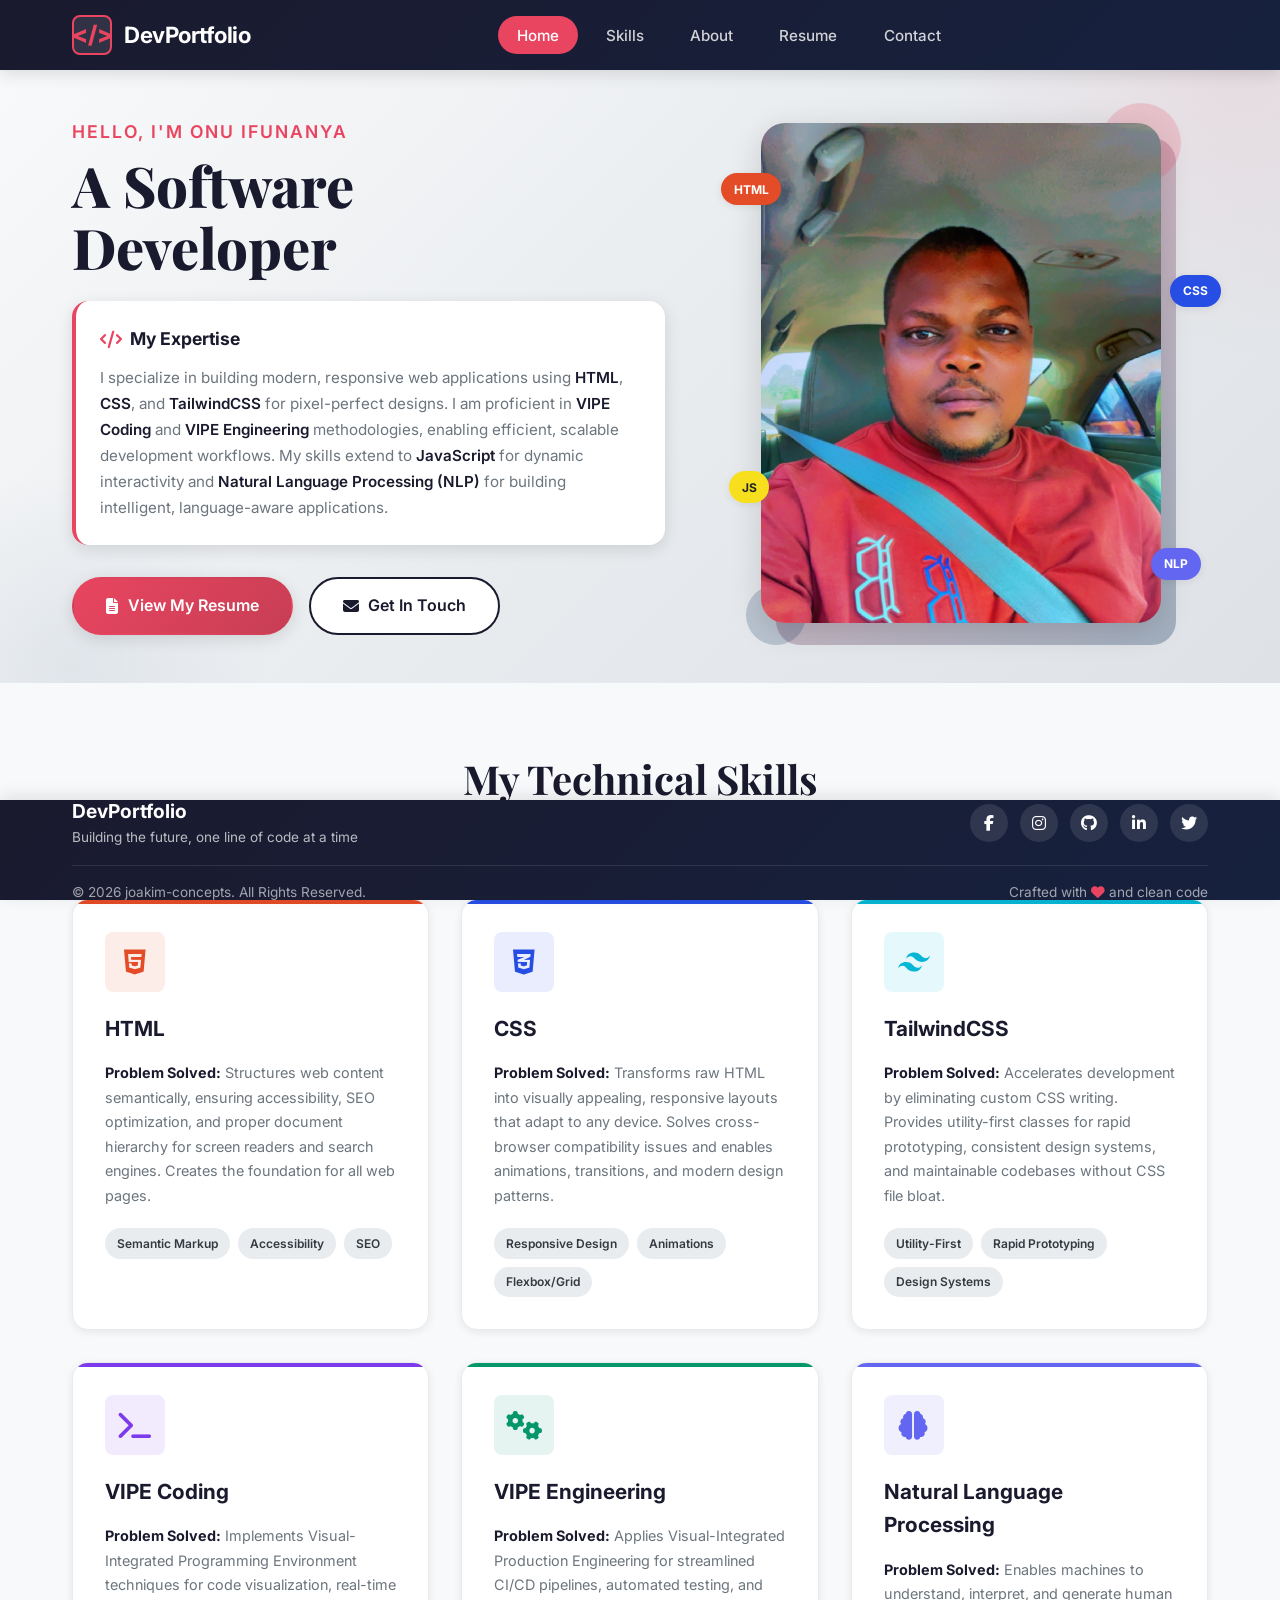
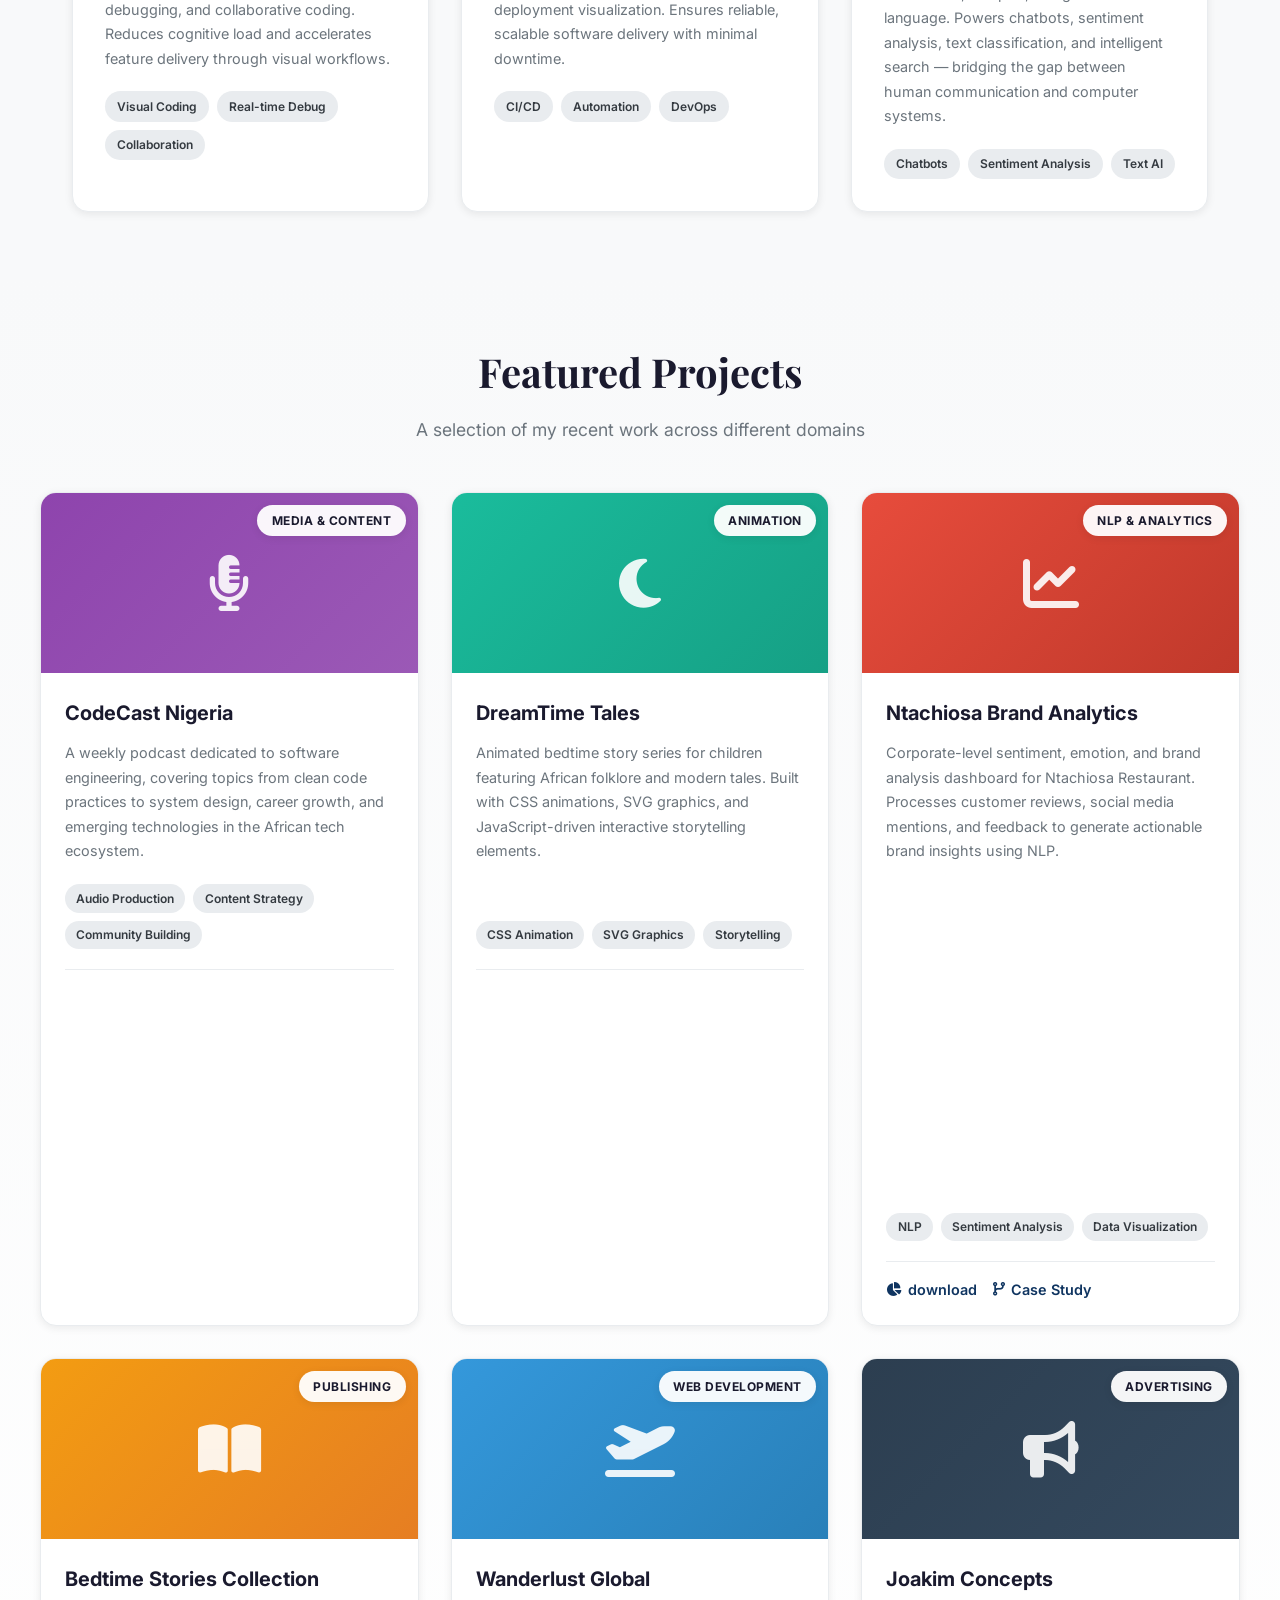
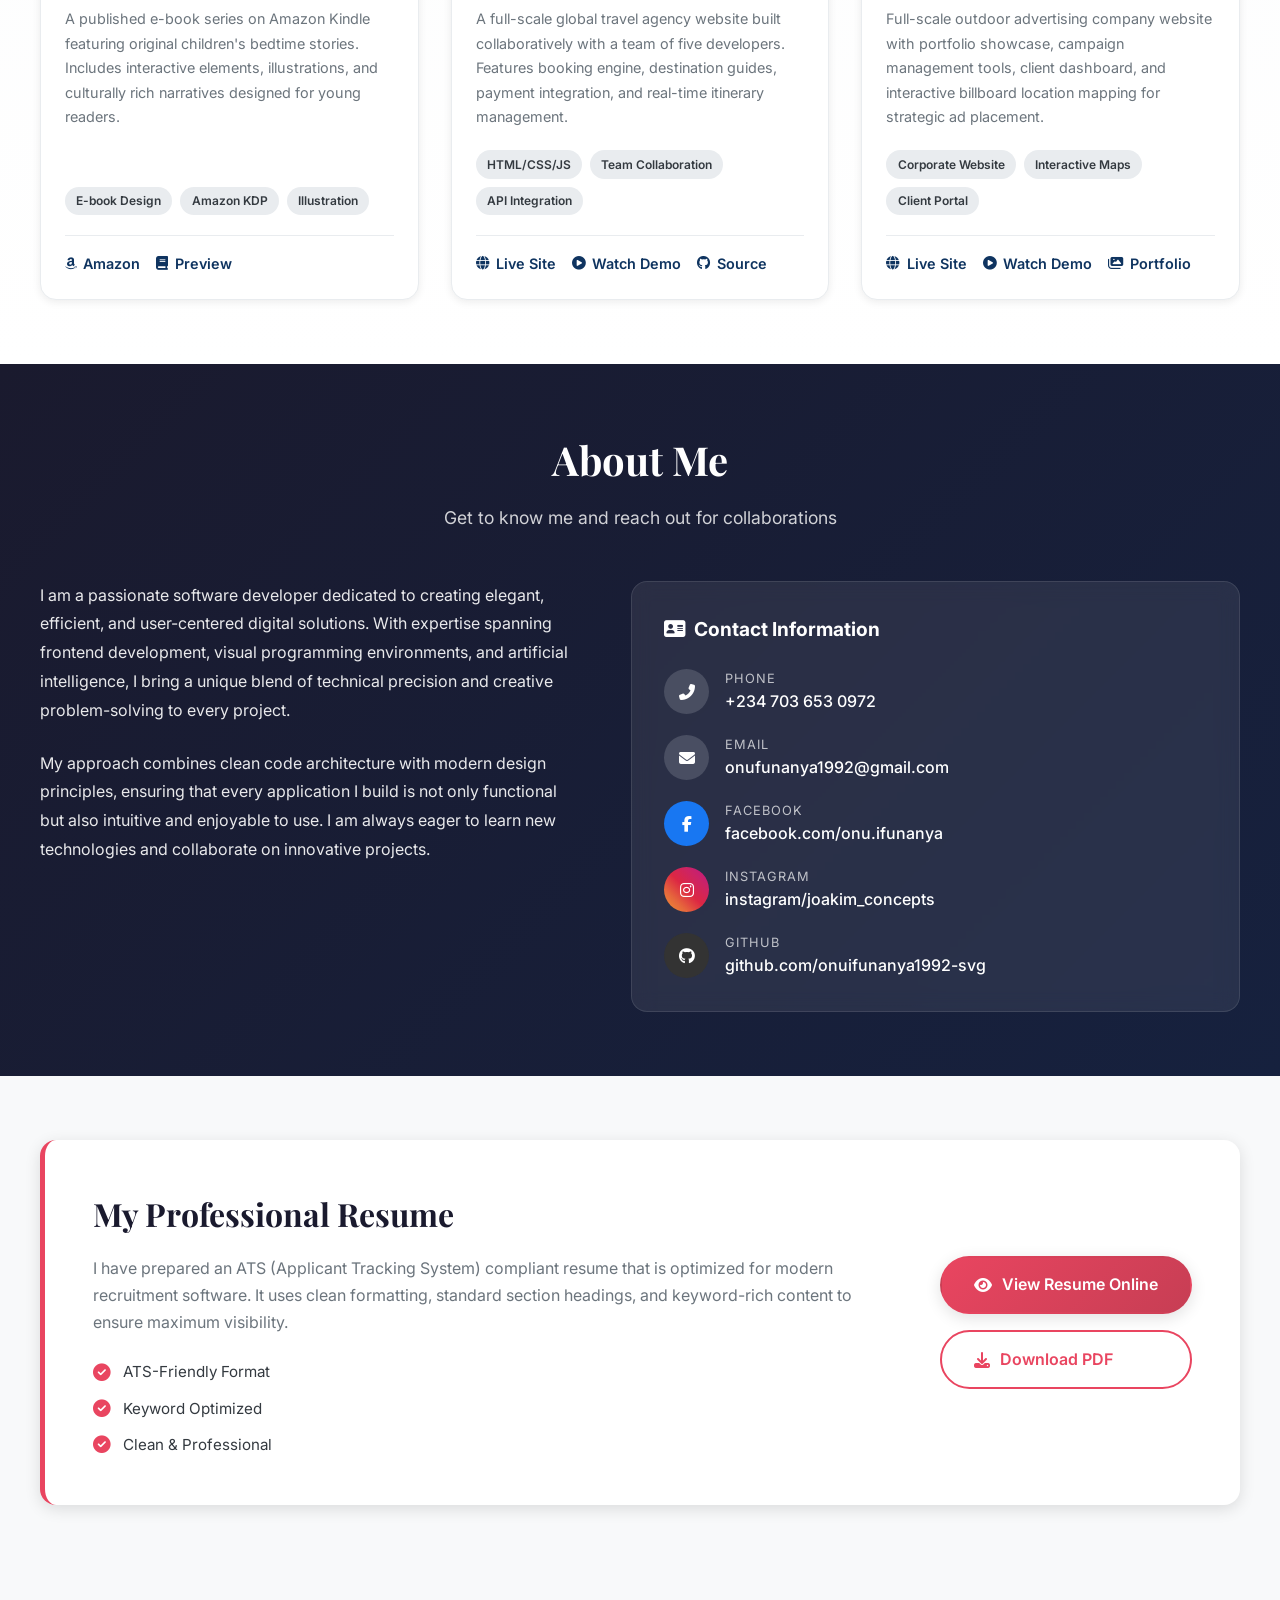
==== commit 28c1da8d: "added copyright" ====
--- a/index.html
+++ b/index.html
@@ -415,7 +415,7 @@
                             <span class="tech-tag">API Integration</span>
                         </div>
                         <div class="project-links">
-                            <a href="#" class="project-link"><i class="fas fa-globe"></i> Live Site</a>
+                            <a href="https://cynthie-abah.github.io/travel-agency-website/" class="project-link"><i class="fas fa-globe"></i> Live Site</a>
                             <a href="#" class="project-link video-trigger" data-video="travel-site-demo"><i class="fas fa-play-circle"></i> Watch Demo</a>
                             <a href="#" class="project-link"><i class="fab fa-github"></i> Source</a>
                         </div>
@@ -629,7 +629,7 @@
             <!-- Footer Bottom: Copyright -->
             <div class="footer-bottom">
                 <p class="copyright-text">
-                    &copy; 2026 Software Developer Portfolio. All Rights Reserved.
+                    &copy; 2026 joakim-concepts. All Rights Reserved.
                 </p>
                 <p class="footer-credit">
                     Crafted with <i class="fas fa-heart"></i> and clean code
